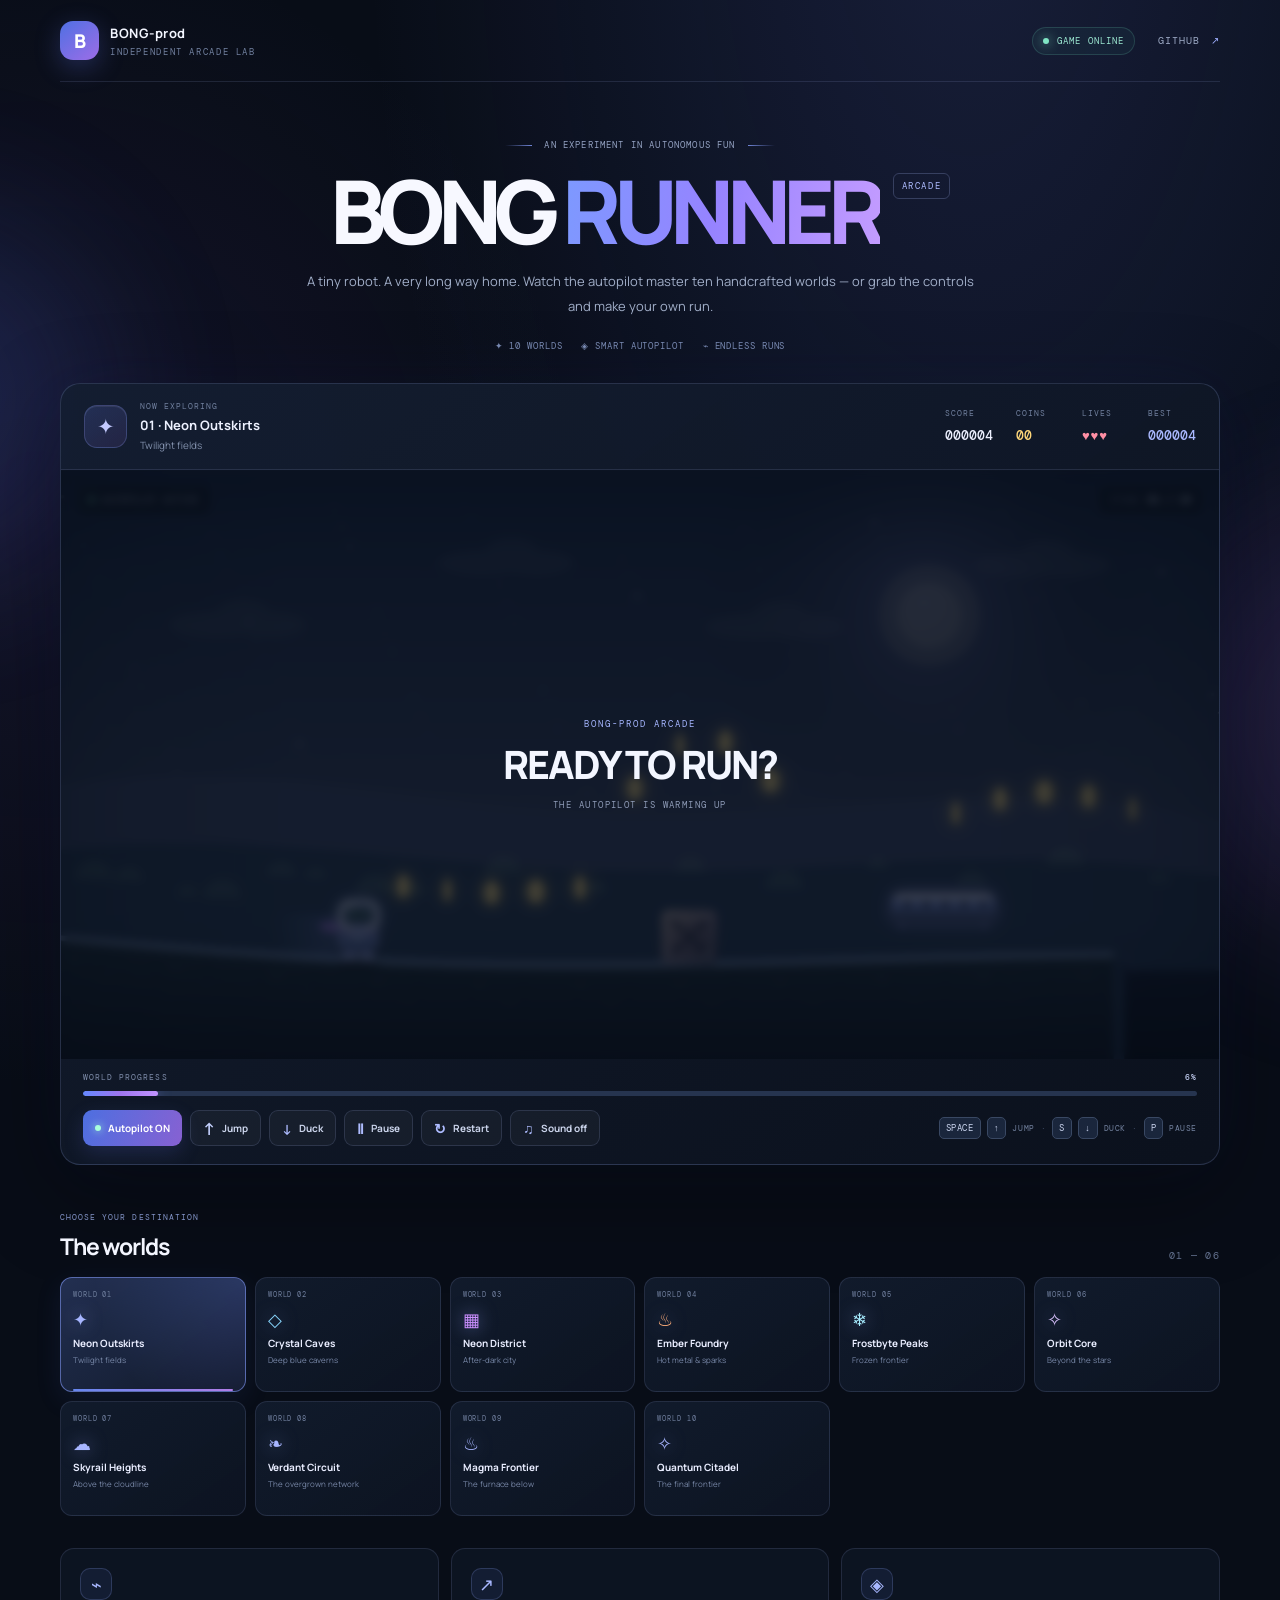
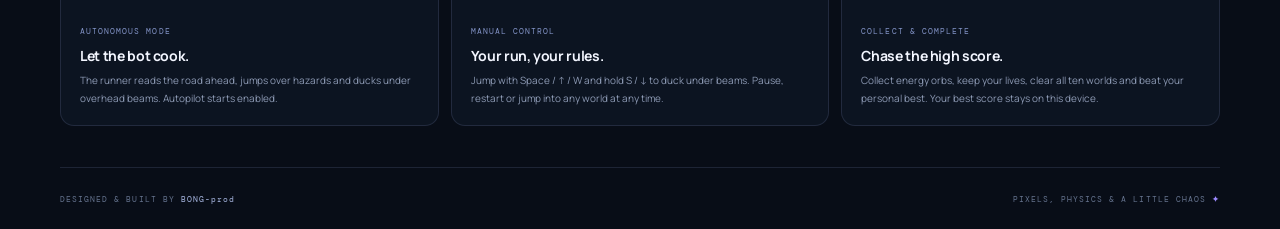
==== game/index.html @ 977c99ec "Add ten world selectors and crouch controls" ====
<!doctype html>
<html lang="ru">
<head>
  <meta charset="utf-8" />
  <meta name="viewport" content="width=device-width, initial-scale=1, viewport-fit=cover" />
  <meta name="theme-color" content="#080d18" />
  <meta name="description" content="BONG RUNNER — an auto-playing platform adventure by BONG-prod." />
  <title>BONG RUNNER — BONG-prod Arcade</title>
  <link rel="icon" href="favicon.svg" type="image/svg+xml" />
  <link rel="preconnect" href="https://fonts.googleapis.com" />
  <link rel="preconnect" href="https://fonts.gstatic.com" crossorigin />
  <link href="https://fonts.googleapis.com/css2?family=DM+Mono:wght@400;500&family=Manrope:wght@400;500;600;700;800&display=swap" rel="stylesheet" />
  <link rel="stylesheet" href="style.css" />
  <script src="game.js" defer></script>
</head>
<body>
  <div class="ambient ambient-one"></div>
  <div class="ambient ambient-two"></div>
  <div class="shell">
    <header class="topbar">
      <a class="brand" href="https://github.com/BONG-prod" target="_blank" rel="noreferrer" aria-label="BONG-prod GitHub">
        <span class="brand-mark">B</span>
        <span class="brand-copy"><strong>BONG-prod</strong><small>INDEPENDENT ARCADE LAB</small></span>
      </a>
      <div class="topbar-right">
        <span class="online-pill"><i></i> GAME ONLINE</span>
        <a class="back-link" href="https://github.com/BONG-prod">GITHUB <span>↗</span></a>
      </div>
    </header>

    <main>
      <section class="hero">
        <div class="eyebrow"><span class="eyebrow-line"></span> AN EXPERIMENT IN AUTONOMOUS FUN <span class="eyebrow-line"></span></div>
        <h1>BONG <span>RUNNER</span><sup>ARCADE</sup></h1>
        <p class="subtitle">A tiny robot. A very long way home. Watch the autopilot master ten handcrafted worlds — or grab the controls and make your own run.</p>
        <div class="hero-tags"><span>✦ 10 WORLDS</span><span>◈ SMART AUTOPILOT</span><span>⌁ ENDLESS RUNS</span></div>
      </section>

      <section class="game-panel" aria-label="BONG Runner game">
        <div class="panel-top">
          <div class="world-info">
            <div class="world-icon" id="worldIcon">✦</div>
            <div><span class="meta-label">NOW EXPLORING</span><strong id="levelName">01 · Neon Outskirts</strong><small id="levelSubtitle">The journey starts here</small></div>
          </div>
          <div class="stats">
            <div class="stat"><span class="meta-label">SCORE</span><strong id="score">000000</strong></div>
            <div class="stat"><span class="meta-label">COINS</span><strong id="coins">00</strong></div>
            <div class="stat"><span class="meta-label">LIVES</span><strong id="lives">♥♥♥</strong></div>
            <div class="stat best-stat"><span class="meta-label">BEST</span><strong id="best">000000</strong></div>
          </div>
        </div>

        <div class="canvas-wrap" id="canvasWrap">
          <canvas id="game" width="1100" height="560" aria-label="BONG Runner platform adventure"></canvas>
          <div class="canvas-vignette"></div>
          <div class="hud-chip hud-left"><span class="pulse-dot"></span><span id="modeLabel">AUTOPILOT ACTIVE</span></div>
          <div class="hud-chip hud-right"><span>STAGE</span><strong id="stageCounter">01 / 10</strong></div>
          <div class="canvas-message" id="canvasMessage"><span class="message-kicker">BONG-PROD ARCADE</span><strong>READY TO RUN?</strong><small>THE AUTOPILOT IS WARMING UP</small></div>
        </div>

        <div class="panel-progress">
          <div class="progress-label"><span>WORLD PROGRESS</span><strong id="progressText">0%</strong></div>
          <div class="progress-track"><i id="progress"></i></div>
        </div>

        <div class="control-bar">
          <div class="control-actions">
            <button id="autoBtn" class="control-button primary" type="button" aria-pressed="true"><span class="button-status"></span><span id="autoText">Autopilot ON</span></button>
            <button id="jumpBtn" class="control-button jump-button" type="button"><span class="control-icon">↑</span> Jump</button>
            <button id="duckBtn" class="control-button duck-button" type="button"><span class="control-icon">↓</span> Duck</button>
            <button id="pauseBtn" class="control-button" type="button"><span class="control-icon">Ⅱ</span> Pause</button>
            <button id="restartBtn" class="control-button" type="button"><span class="control-icon">↻</span> Restart</button>
            <button id="soundBtn" class="control-button sound-button" type="button" aria-pressed="false"><span class="control-icon">♫</span><span id="soundText">Sound off</span></button>
          </div>
          <div class="keyboard-hint"><kbd>SPACE</kbd><kbd>↑</kbd><span>JUMP</span><i>·</i><kbd>S</kbd><kbd>↓</kbd><span>DUCK</span><i>·</i><kbd>P</kbd><span>PAUSE</span></div>
        </div>
      </section>

      <section class="world-select">
        <div class="section-heading"><div><span class="section-kicker">CHOOSE YOUR DESTINATION</span><h2>The worlds</h2></div><span class="world-count">01 — 06</span></div>
        <div class="world-grid" id="worldGrid">
          <button class="world-card active" type="button" data-level="0"><span class="world-number">WORLD 01</span><span class="world-symbol">✦</span><strong>Neon Outskirts</strong><small>Twilight fields</small><i class="world-card-line"></i></button>
          <button class="world-card" type="button" data-level="1"><span class="world-number">WORLD 02</span><span class="world-symbol">◇</span><strong>Crystal Caves</strong><small>Deep blue caverns</small><i class="world-card-line"></i></button>
          <button class="world-card" type="button" data-level="2"><span class="world-number">WORLD 03</span><span class="world-symbol">▦</span><strong>Neon District</strong><small>After-dark city</small><i class="world-card-line"></i></button>
          <button class="world-card" type="button" data-level="3"><span class="world-number">WORLD 04</span><span class="world-symbol">♨</span><strong>Ember Foundry</strong><small>Hot metal & sparks</small><i class="world-card-line"></i></button>
          <button class="world-card" type="button" data-level="4"><span class="world-number">WORLD 05</span><span class="world-symbol">❄</span><strong>Frostbyte Peaks</strong><small>Frozen frontier</small><i class="world-card-line"></i></button>
          <button class="world-card" type="button" data-level="5"><span class="world-number">WORLD 06</span><span class="world-symbol">✧</span><strong>Orbit Core</strong><small>Beyond the stars</small><i class="world-card-line"></i></button>
          <button class="world-card" type="button" data-level="6"><span class="world-number">WORLD 07</span><span class="world-symbol">☁</span><strong>Skyrail Heights</strong><small>Above the cloudline</small><i class="world-card-line"></i></button>
          <button class="world-card" type="button" data-level="7"><span class="world-number">WORLD 08</span><span class="world-symbol">❧</span><strong>Verdant Circuit</strong><small>The overgrown network</small><i class="world-card-line"></i></button>
          <button class="world-card" type="button" data-level="8"><span class="world-number">WORLD 09</span><span class="world-symbol">♨</span><strong>Magma Frontier</strong><small>The furnace below</small><i class="world-card-line"></i></button>
          <button class="world-card" type="button" data-level="9"><span class="world-number">WORLD 10</span><span class="world-symbol">✧</span><strong>Quantum Citadel</strong><small>The final frontier</small><i class="world-card-line"></i></button>
        </div>
      </section>

      <section class="details-grid">
        <article class="detail-card">
          <div class="detail-icon">⌁</div><span class="section-kicker">AUTONOMOUS MODE</span><h3>Let the bot cook.</h3>
          <p>The runner reads the road ahead, jumps over hazards and ducks under overhead beams. Autopilot starts enabled.</p>
        </article>
        <article class="detail-card">
          <div class="detail-icon">↗</div><span class="section-kicker">MANUAL CONTROL</span><h3>Your run, your rules.</h3>
          <p>Jump with Space / ↑ / W and hold S / ↓ to duck under beams. Pause, restart or jump into any world at any time.</p>
        </article>
        <article class="detail-card">
          <div class="detail-icon">◈</div><span class="section-kicker">COLLECT & COMPLETE</span><h3>Chase the high score.</h3>
          <p>Collect energy orbs, keep your lives, clear all ten worlds and beat your personal best. Your best score stays on this device.</p>
        </article>
      </section>
    </main>

    <footer><span>DESIGNED & BUILT BY <a href="https://github.com/BONG-prod">BONG-prod</a></span><span>PIXELS, PHYSICS & A LITTLE CHAOS <b>✦</b></span></footer>
  </div>
</body>
</html>
---- game/style.css ----
:root{color-scheme:dark;--bg:#080d17;--panel:#101827;--panel-soft:#141f32;--line:rgba(175,194,255,.13);--text:#f3f6ff;--muted:#8e9bb7;--blue:#718cff;--violet:#a47bff;--mint:#8cebd5;--gold:#ffd77a}
*{box-sizing:border-box}
html{min-width:320px;background:var(--bg);scroll-behavior:smooth}
body{position:relative;isolation:isolate;overflow-x:hidden;margin:0;min-height:100vh;color:var(--text);font-family:Manrope,Segoe UI,Arial,sans-serif;background:radial-gradient(ellipse at 76% -8%,rgba(84,99,197,.2),transparent 38rem),radial-gradient(ellipse at 3% 28%,rgba(104,66,168,.13),transparent 34rem),var(--bg)}
a{color:inherit;text-decoration:none}
button{font:inherit}
.ambient{position:fixed;z-index:-1;pointer-events:none;border-radius:50%;filter:blur(80px);opacity:.18}.ambient-one{width:360px;height:360px;top:24%;left:-260px;background:#536fe8}.ambient-two{width:440px;height:440px;right:-330px;top:56%;background:#8b5bd4}
.shell{width:min(1160px,calc(100% - 42px));margin:0 auto}
.topbar{height:82px;display:flex;align-items:center;justify-content:space-between;border-bottom:1px solid var(--line)}
.brand{display:flex;align-items:center;gap:11px}.brand-mark{width:39px;height:39px;display:grid;place-items:center;border-radius:13px;font-weight:800;font-size:19px;background:linear-gradient(140deg,#4f70e3,#9d6de7);box-shadow:0 7px 26px rgba(93,111,230,.3);color:white}
.brand-copy strong{display:block;font-size:13px;letter-spacing:.04em}.brand-copy small{display:block;margin-top:4px;color:#71809f;font:9px "DM Mono",monospace;letter-spacing:.18em}
.topbar-right{display:flex;align-items:center;gap:23px}.online-pill{display:flex;align-items:center;gap:8px;padding:7px 10px;border:1px solid rgba(121,227,196,.17);border-radius:30px;background:rgba(85,201,165,.055);color:#9ce8d2;font:9px "DM Mono",monospace;letter-spacing:.12em}.online-pill i,.pulse-dot{width:6px;height:6px;border-radius:50%;background:#80e5c4;box-shadow:0 0 12px #80e5c4;animation:pulse 1.8s ease-in-out infinite}.back-link{color:#9eabc6;font:10px "DM Mono",monospace;letter-spacing:.1em}.back-link span{color:#9fafff;margin-left:4px}.back-link:hover{color:#fff}
.hero{text-align:center;padding:57px 0 31px}.eyebrow,.section-kicker,.meta-label,.world-number,.progress-label,.keyboard-hint,footer{font-family:"DM Mono",monospace;letter-spacing:.13em}.eyebrow{display:flex;align-items:center;justify-content:center;gap:12px;color:#94a2c2;font-size:9px}.eyebrow-line{width:27px;height:1px;background:linear-gradient(90deg,transparent,#7085d7)}.eyebrow-line:last-child{transform:rotate(180deg)}
h1{position:relative;margin:17px 0 0;font-size:clamp(48px,8vw,88px);font-weight:800;letter-spacing:-.085em;line-height:.96;color:#f7f8ff}h1 span{background:linear-gradient(98deg,#7c9aff 0%,#9683ff 48%,#c49cff 100%);-webkit-background-clip:text;background-clip:text;color:transparent}h1 sup{display:inline-block;vertical-align:top;margin:5px 0 0 13px;padding:6px 8px;border:1px solid rgba(174,188,255,.23);border-radius:6px;color:#aebcff;font:9px "DM Mono",monospace;letter-spacing:.18em}
.subtitle{max-width:690px;margin:17px auto 0;color:#a1aec8;font-size:13px;line-height:1.9}.hero-tags{display:flex;justify-content:center;gap:19px;margin-top:21px;color:#7889b2;font:9px "DM Mono",monospace;letter-spacing:.1em}.hero-tags span{white-space:nowrap}
.game-panel{overflow:hidden;border:1px solid rgba(161,180,255,.18);border-radius:20px;background:linear-gradient(145deg,rgba(20,30,49,.97),rgba(11,17,29,.99));box-shadow:0 28px 90px rgba(0,0,0,.35),0 0 70px rgba(74,93,196,.075)}
.panel-top{min-height:86px;padding:17px 23px;display:flex;align-items:center;justify-content:space-between;gap:20px;border-bottom:1px solid var(--line)}
.world-info{display:flex;align-items:center;gap:13px;min-width:0}.world-icon{flex:0 0 43px;width:43px;height:43px;display:grid;place-items:center;border:1px solid rgba(145,165,255,.24);border-radius:13px;background:linear-gradient(145deg,rgba(98,124,231,.2),rgba(145,94,201,.13));color:#c4caff;font-size:21px;box-shadow:inset 0 1px 0 rgba(255,255,255,.07)}
.meta-label{display:block;margin-bottom:5px;color:#71809f;font-size:8px}.world-info strong{display:block;overflow:hidden;color:#edf1ff;font-size:13px;text-overflow:ellipsis;white-space:nowrap}.world-info small{display:block;margin-top:4px;color:#8290ac;font-size:10px}
.stats{display:flex;align-items:center;gap:23px}.stat{min-width:43px}.stat strong{font:500 13px "DM Mono",monospace;color:#edf0ff}.stat:nth-child(2) strong{color:var(--gold)}.stat:nth-child(3) strong{color:#ff8fa4;letter-spacing:.06em}.best-stat strong{color:#aab9ff}
.canvas-wrap{position:relative;overflow:hidden;line-height:0;background:#172443}.canvas-wrap:after{position:absolute;inset:0;pointer-events:none;content:"";border-top:1px solid rgba(255,255,255,.045);box-shadow:inset 0 0 70px rgba(4,9,20,.15)}
canvas{display:block;width:100%;height:auto;aspect-ratio:55/28;touch-action:manipulation}
.canvas-vignette{position:absolute;inset:0;pointer-events:none;background:linear-gradient(90deg,rgba(4,9,20,.12),transparent 20%,transparent 80%,rgba(4,9,20,.13)),linear-gradient(0deg,rgba(5,10,20,.2),transparent 24%,transparent 82%,rgba(5,10,20,.13))}
.hud-chip{position:absolute;z-index:1;top:15px;display:flex;align-items:center;gap:8px;padding:8px 11px;border:1px solid rgba(190,204,255,.16);border-radius:8px;background:rgba(7,13,24,.58);color:#d8e2ff;backdrop-filter:blur(10px);font:9px "DM Mono",monospace;letter-spacing:.12em}.hud-left{left:16px}.hud-right{right:16px;color:#8796b8}.hud-right strong{color:#dce4ff}.hud-chip .pulse-dot{width:5px;height:5px}
.canvas-message{position:absolute;z-index:2;pointer-events:none;inset:0;display:flex;flex-direction:column;align-items:center;justify-content:center;gap:9px;background:rgba(7,13,24,.77);backdrop-filter:blur(5px);transition:opacity .35s ease,visibility .35s ease;line-height:1.3}.canvas-message.hidden{opacity:0;visibility:hidden}.message-kicker{color:#a6b6ff;font:9px "DM Mono",monospace;letter-spacing:.22em}.canvas-message strong{font-size:clamp(23px,4vw,39px);font-weight:800;letter-spacing:-.05em}.canvas-message small{color:#8e9bb7;font:9px "DM Mono",monospace;letter-spacing:.16em}
.panel-progress{padding:13px 22px 14px}.progress-label{display:flex;justify-content:space-between;margin-bottom:9px;color:#7f8dab;font-size:8px}.progress-label strong{color:#cbd6fa;font-weight:500}.progress-track{height:5px;overflow:hidden;border-radius:9px;background:#26344f}.progress-track i{display:block;width:0;height:100%;border-radius:9px;background:linear-gradient(90deg,#6488ff,#9e75ee,#c194ff);box-shadow:0 0 14px rgba(130,143,255,.65);transition:width .12s linear}
.control-bar{padding:0 22px 18px;display:flex;align-items:center;justify-content:space-between;gap:14px}.control-actions{display:flex;gap:8px;flex-wrap:wrap}.control-button{min-height:36px;padding:0 12px;display:inline-flex;align-items:center;gap:7px;border:1px solid rgba(164,181,237,.16);border-radius:9px;background:rgba(255,255,255,.035);color:#cbd4eb;font-size:10px;font-weight:700;cursor:pointer;transition:transform .16s ease,border-color .16s ease,background .16s ease}.control-button:hover{transform:translateY(-1px);border-color:rgba(165,183,255,.42);background:rgba(255,255,255,.075)}.control-button:focus-visible,.world-card:focus-visible{outline:2px solid #a5b5ff;outline-offset:3px}.jump-button .control-icon{font-size:17px;color:#c5d2ff}.jump-button:hover{border-color:rgba(156,178,255,.5);color:#fff}.control-button.primary{border:0;background:linear-gradient(110deg,#4d6fe0,#8761d2);color:white;box-shadow:0 7px 20px rgba(91,103,215,.2)}.control-button.primary.off{background:linear-gradient(110deg,#485570,#59647b);box-shadow:none}.button-status{width:6px;height:6px;border-radius:50%;background:#a8ffdc;box-shadow:0 0 9px #a8ffdc}.control-button.primary.off .button-status{background:#ffd28b;box-shadow:0 0 9px #ffd28b}.control-icon{color:#aebcff;font-size:14px}.sound-button[aria-pressed=true]{border-color:rgba(131,225,197,.35);color:#a5ecd5}.sound-button[aria-pressed=true] .control-icon{color:#a5ecd5}
.keyboard-hint{display:flex;align-items:center;gap:6px;color:#7483a0;font-size:8px;letter-spacing:.07em;white-space:nowrap}.keyboard-hint kbd{padding:4px 6px;border:1px solid #394863;border-radius:5px;background:#1a263c;color:#cbd5ef;font:9px "DM Mono",monospace}.keyboard-hint i{font-style:normal;color:#53617e}
.world-select{padding:38px 0 7px}.section-heading{display:flex;align-items:flex-end;justify-content:space-between;margin-bottom:15px}.section-kicker{color:#8394c7;font-size:8px}.section-heading h2{margin:5px 0 0;font-size:23px;letter-spacing:-.05em}.world-count{color:#63718e;font:10px "DM Mono",monospace;letter-spacing:.13em}
.world-grid{display:grid;grid-template-columns:repeat(6,minmax(0,1fr));gap:9px}.world-card{position:relative;min-height:115px;overflow:hidden;padding:12px 12px 13px;display:flex;flex-direction:column;align-items:flex-start;border:1px solid var(--line);border-radius:12px;background:linear-gradient(145deg,rgba(19,29,47,.88),rgba(13,20,34,.94));color:#e9edff;text-align:left;cursor:pointer;transition:transform .18s ease,border-color .18s ease,background .18s ease}.world-card:before{position:absolute;inset:0;content:"";pointer-events:none;opacity:0;background:radial-gradient(circle at 100% 0%,rgba(111,137,255,.2),transparent 70%);transition:opacity .2s}.world-card:hover{transform:translateY(-3px);border-color:rgba(162,181,255,.34)}.world-card:hover:before,.world-card.active:before{opacity:1}.world-card.active{border-color:rgba(134,157,255,.58);background:linear-gradient(145deg,rgba(39,54,91,.85),rgba(18,25,43,.96));box-shadow:0 8px 26px rgba(67,88,182,.12)}.world-number{position:relative;color:#71809f;font-size:7px}.world-symbol{position:relative;margin:8px 0 5px;color:#a7b5ff;font-size:18px;text-shadow:0 0 18px rgba(146,164,255,.6)}.world-card:nth-child(2) .world-symbol{color:#89d8ff}.world-card:nth-child(3) .world-symbol{color:#cc8fff}.world-card:nth-child(4) .world-symbol{color:#ffae7a}.world-card:nth-child(5) .world-symbol{color:#a7edff}.world-card:nth-child(6) .world-symbol{color:#dbc3ff}.world-card strong{position:relative;font-size:10px}.world-card small{position:relative;margin-top:4px;color:#7888a8;font-size:8px}.world-card-line{position:absolute;bottom:0;left:12px;right:12px;height:2px;border-radius:4px;background:linear-gradient(90deg,#6686ef,#b17de7);opacity:0}.world-card.active .world-card-line{opacity:1}
.details-grid{display:grid;grid-template-columns:repeat(3,minmax(0,1fr));gap:12px;margin:25px 0 41px}.detail-card{min-height:176px;padding:19px 19px 18px;border:1px solid var(--line);border-radius:14px;background:rgba(16,24,39,.68)}.detail-icon{width:32px;height:32px;display:grid;place-items:center;margin-bottom:17px;border:1px solid rgba(151,170,255,.2);border-radius:10px;background:rgba(93,119,211,.1);color:#a8b7ff;font-size:18px}.detail-card h3{margin:7px 0 6px;font-size:14px;letter-spacing:-.025em}.detail-card p{margin:0;color:#8e9bb5;font-size:10px;line-height:1.8}
footer{min-height:62px;border-top:1px solid var(--line);display:flex;align-items:center;justify-content:space-between;gap:14px;color:#65738e;font-size:8px}footer a{color:#aab9e4}footer a:hover{color:#fff}footer b{color:#9d8aff}
@keyframes pulse{0%,100%{opacity:1;transform:scale(1)}50%{opacity:.5;transform:scale(.78)}}
@media(max-width:900px){.world-grid{grid-template-columns:repeat(3,minmax(0,1fr))}.stats{gap:14px}.best-stat{display:none}}
@media(max-width:680px){.shell{width:min(100% - 22px,1160px)}.topbar{height:68px}.topbar-right{gap:12px}.online-pill{font-size:8px}.hero{padding:42px 0 23px}h1{font-size:clamp(42px,11vw,64px)}h1 sup{font-size:7px;margin-left:5px;padding:5px}.subtitle{font-size:12px}.hero-tags{gap:9px;font-size:7px}.panel-top{padding:13px;align-items:flex-start}.world-icon{width:36px;height:36px;flex-basis:36px}.stats{gap:10px}.stat{min-width:34px}.stat strong{font-size:11px}.stat .meta-label{font-size:7px}.world-info strong{max-width:145px;font-size:11px}.world-info small{font-size:8px}.canvas-wrap canvas{aspect-ratio:55/28}.hud-chip{top:9px;padding:6px 8px;font-size:7px}.hud-left{left:9px}.hud-right{right:9px}.panel-progress{padding:11px 13px}.control-bar{padding:0 13px 13px;align-items:flex-start;flex-direction:column}.control-actions{width:100%}.control-button{flex:1;justify-content:center;padding:0 8px;font-size:9px}.sound-button{flex:0 0 auto}.keyboard-hint{align-self:flex-end}.world-select{padding-top:29px}.world-card{min-height:108px;padding:10px}.world-card strong{font-size:9px}.details-grid{grid-template-columns:1fr;gap:9px;margin:18px 0 30px}.detail-card{min-height:auto;padding:16px}.detail-icon{margin-bottom:11px}.detail-card p{font-size:10px}footer{font-size:7px}}
@media(max-width:390px){.brand-copy small{font-size:7px}.back-link{font-size:8px}.online-pill{padding:6px 7px}.stats{gap:7px}.stat{min-width:29px}.stat strong{font-size:10px}.world-info{gap:8px}.world-info strong{max-width:110px}.world-card{min-height:100px}.world-grid{gap:7px}}
@media(prefers-reduced-motion:reduce){*,*::before,*::after{scroll-behavior:auto!important;animation-duration:.01ms!important;animation-iteration-count:1!important;transition:none!important}}

.world-card.cleared:after{position:absolute;top:9px;right:9px;content:'✓';width:17px;height:17px;display:grid;place-items:center;border:1px solid rgba(125,229,195,.3);border-radius:50%;background:rgba(76,184,148,.12);color:#9ce8d2;font:10px 'DM Mono',monospace}.world-card.cleared .world-number{color:#91dac4}
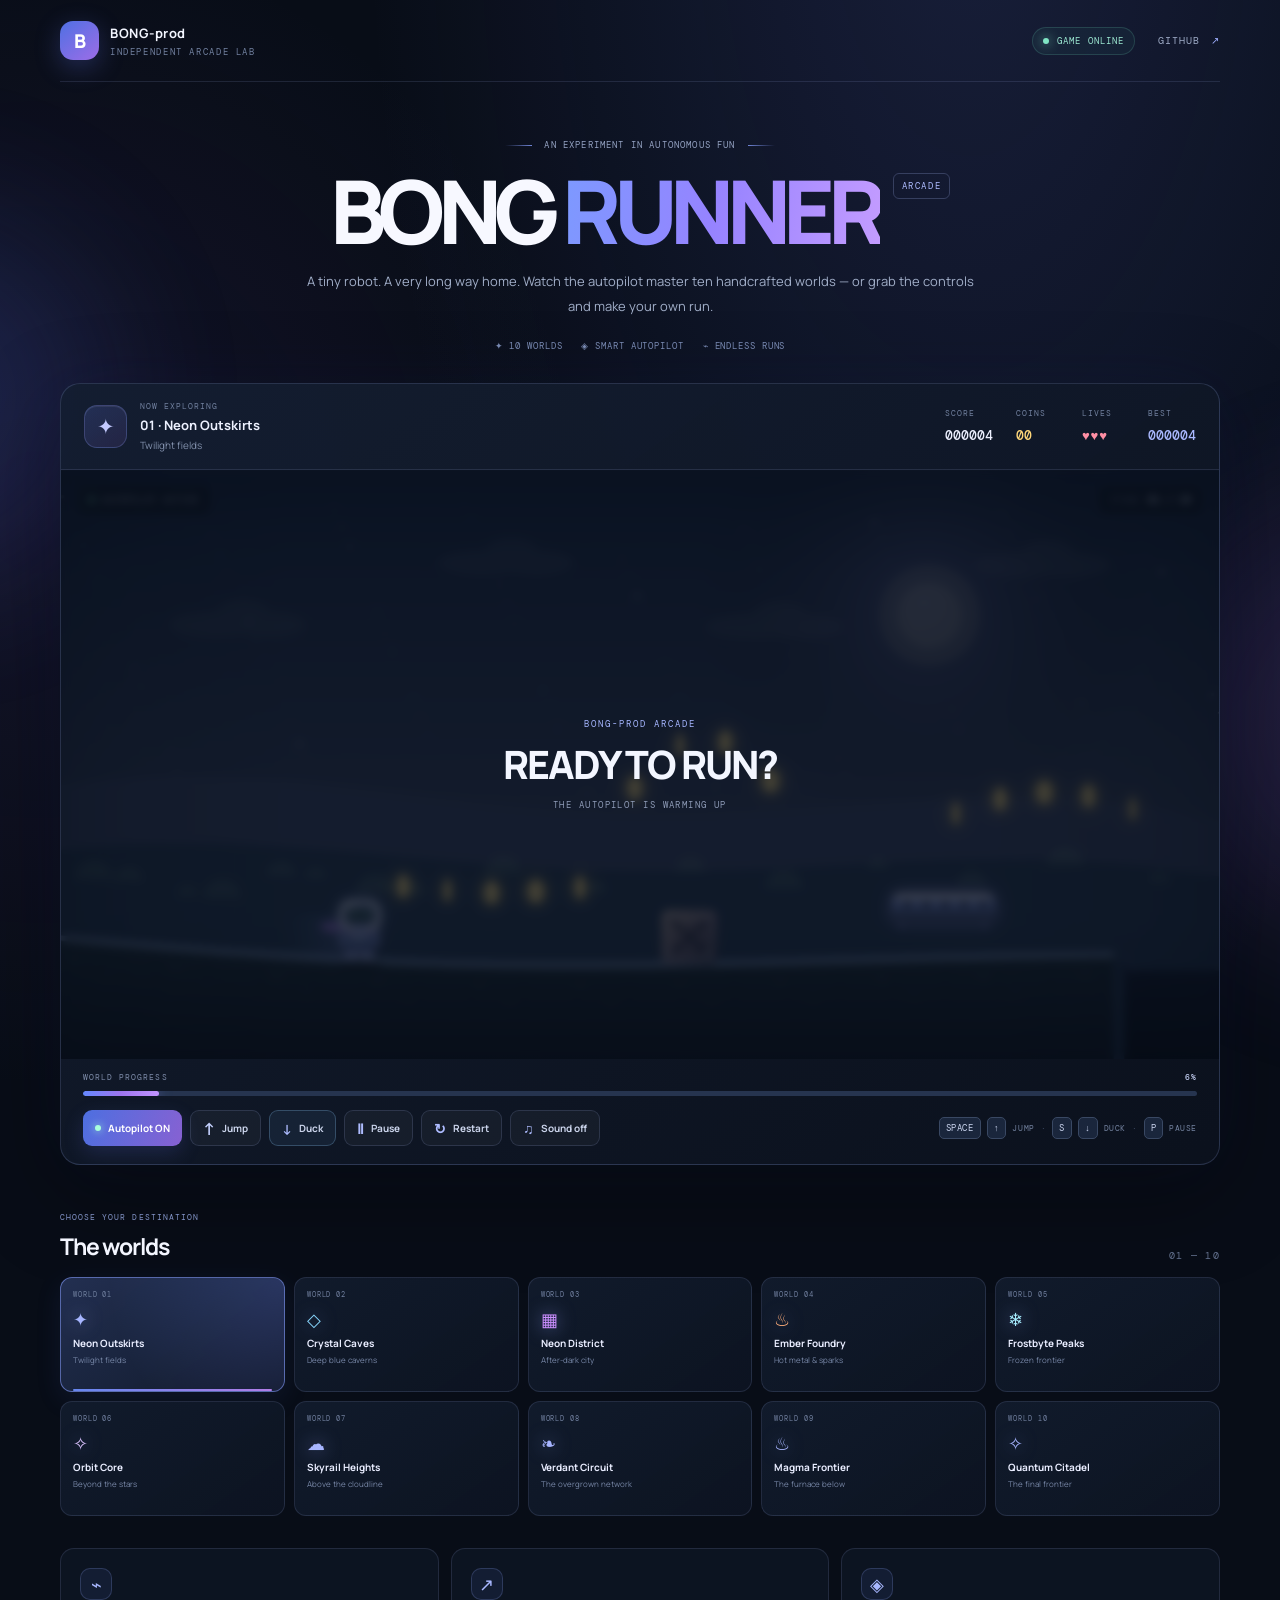
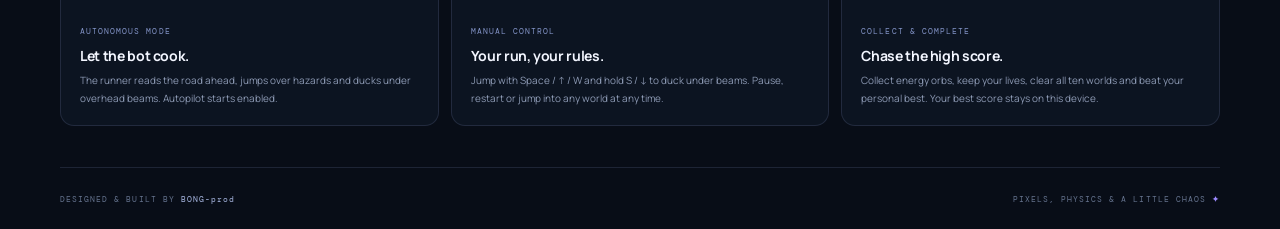
==== commit 0b0a3f6e: "Correct the world counter to ten" ====
--- a/game/index.html
+++ b/game/index.html
@@ -77,7 +77,7 @@
       </section>
 
       <section class="world-select">
-        <div class="section-heading"><div><span class="section-kicker">CHOOSE YOUR DESTINATION</span><h2>The worlds</h2></div><span class="world-count">01 — 06</span></div>
+        <div class="section-heading"><div><span class="section-kicker">CHOOSE YOUR DESTINATION</span><h2>The worlds</h2></div><span class="world-count">01 — 10</span></div>
         <div class="world-grid" id="worldGrid">
           <button class="world-card active" type="button" data-level="0"><span class="world-number">WORLD 01</span><span class="world-symbol">✦</span><strong>Neon Outskirts</strong><small>Twilight fields</small><i class="world-card-line"></i></button>
           <button class="world-card" type="button" data-level="1"><span class="world-number">WORLD 02</span><span class="world-symbol">◇</span><strong>Crystal Caves</strong><small>Deep blue caverns</small><i class="world-card-line"></i></button>
--- a/game/style.css
+++ b/game/style.css
@@ -27,13 +27,15 @@
 .control-bar{padding:0 22px 18px;display:flex;align-items:center;justify-content:space-between;gap:14px}.control-actions{display:flex;gap:8px;flex-wrap:wrap}.control-button{min-height:36px;padding:0 12px;display:inline-flex;align-items:center;gap:7px;border:1px solid rgba(164,181,237,.16);border-radius:9px;background:rgba(255,255,255,.035);color:#cbd4eb;font-size:10px;font-weight:700;cursor:pointer;transition:transform .16s ease,border-color .16s ease,background .16s ease}.control-button:hover{transform:translateY(-1px);border-color:rgba(165,183,255,.42);background:rgba(255,255,255,.075)}.control-button:focus-visible,.world-card:focus-visible{outline:2px solid #a5b5ff;outline-offset:3px}.jump-button .control-icon{font-size:17px;color:#c5d2ff}.jump-button:hover{border-color:rgba(156,178,255,.5);color:#fff}.control-button.primary{border:0;background:linear-gradient(110deg,#4d6fe0,#8761d2);color:white;box-shadow:0 7px 20px rgba(91,103,215,.2)}.control-button.primary.off{background:linear-gradient(110deg,#485570,#59647b);box-shadow:none}.button-status{width:6px;height:6px;border-radius:50%;background:#a8ffdc;box-shadow:0 0 9px #a8ffdc}.control-button.primary.off .button-status{background:#ffd28b;box-shadow:0 0 9px #ffd28b}.control-icon{color:#aebcff;font-size:14px}.sound-button[aria-pressed=true]{border-color:rgba(131,225,197,.35);color:#a5ecd5}.sound-button[aria-pressed=true] .control-icon{color:#a5ecd5}
 .keyboard-hint{display:flex;align-items:center;gap:6px;color:#7483a0;font-size:8px;letter-spacing:.07em;white-space:nowrap}.keyboard-hint kbd{padding:4px 6px;border:1px solid #394863;border-radius:5px;background:#1a263c;color:#cbd5ef;font:9px "DM Mono",monospace}.keyboard-hint i{font-style:normal;color:#53617e}
 .world-select{padding:38px 0 7px}.section-heading{display:flex;align-items:flex-end;justify-content:space-between;margin-bottom:15px}.section-kicker{color:#8394c7;font-size:8px}.section-heading h2{margin:5px 0 0;font-size:23px;letter-spacing:-.05em}.world-count{color:#63718e;font:10px "DM Mono",monospace;letter-spacing:.13em}
-.world-grid{display:grid;grid-template-columns:repeat(6,minmax(0,1fr));gap:9px}.world-card{position:relative;min-height:115px;overflow:hidden;padding:12px 12px 13px;display:flex;flex-direction:column;align-items:flex-start;border:1px solid var(--line);border-radius:12px;background:linear-gradient(145deg,rgba(19,29,47,.88),rgba(13,20,34,.94));color:#e9edff;text-align:left;cursor:pointer;transition:transform .18s ease,border-color .18s ease,background .18s ease}.world-card:before{position:absolute;inset:0;content:"";pointer-events:none;opacity:0;background:radial-gradient(circle at 100% 0%,rgba(111,137,255,.2),transparent 70%);transition:opacity .2s}.world-card:hover{transform:translateY(-3px);border-color:rgba(162,181,255,.34)}.world-card:hover:before,.world-card.active:before{opacity:1}.world-card.active{border-color:rgba(134,157,255,.58);background:linear-gradient(145deg,rgba(39,54,91,.85),rgba(18,25,43,.96));box-shadow:0 8px 26px rgba(67,88,182,.12)}.world-number{position:relative;color:#71809f;font-size:7px}.world-symbol{position:relative;margin:8px 0 5px;color:#a7b5ff;font-size:18px;text-shadow:0 0 18px rgba(146,164,255,.6)}.world-card:nth-child(2) .world-symbol{color:#89d8ff}.world-card:nth-child(3) .world-symbol{color:#cc8fff}.world-card:nth-child(4) .world-symbol{color:#ffae7a}.world-card:nth-child(5) .world-symbol{color:#a7edff}.world-card:nth-child(6) .world-symbol{color:#dbc3ff}.world-card strong{position:relative;font-size:10px}.world-card small{position:relative;margin-top:4px;color:#7888a8;font-size:8px}.world-card-line{position:absolute;bottom:0;left:12px;right:12px;height:2px;border-radius:4px;background:linear-gradient(90deg,#6686ef,#b17de7);opacity:0}.world-card.active .world-card-line{opacity:1}
+.world-grid{display:grid;grid-template-columns:repeat(5,minmax(0,1fr));gap:9px}.world-card{position:relative;min-height:115px;overflow:hidden;padding:12px 12px 13px;display:flex;flex-direction:column;align-items:flex-start;border:1px solid var(--line);border-radius:12px;background:linear-gradient(145deg,rgba(19,29,47,.88),rgba(13,20,34,.94));color:#e9edff;text-align:left;cursor:pointer;transition:transform .18s ease,border-color .18s ease,background .18s ease}.world-card:before{position:absolute;inset:0;content:"";pointer-events:none;opacity:0;background:radial-gradient(circle at 100% 0%,rgba(111,137,255,.2),transparent 70%);transition:opacity .2s}.world-card:hover{transform:translateY(-3px);border-color:rgba(162,181,255,.34)}.world-card:hover:before,.world-card.active:before{opacity:1}.world-card.active{border-color:rgba(134,157,255,.58);background:linear-gradient(145deg,rgba(39,54,91,.85),rgba(18,25,43,.96));box-shadow:0 8px 26px rgba(67,88,182,.12)}.world-number{position:relative;color:#71809f;font-size:7px}.world-symbol{position:relative;margin:8px 0 5px;color:#a7b5ff;font-size:18px;text-shadow:0 0 18px rgba(146,164,255,.6)}.world-card:nth-child(2) .world-symbol{color:#89d8ff}.world-card:nth-child(3) .world-symbol{color:#cc8fff}.world-card:nth-child(4) .world-symbol{color:#ffae7a}.world-card:nth-child(5) .world-symbol{color:#a7edff}.world-card:nth-child(6) .world-symbol{color:#dbc3ff}.world-card strong{position:relative;font-size:10px}.world-card small{position:relative;margin-top:4px;color:#7888a8;font-size:8px}.world-card-line{position:absolute;bottom:0;left:12px;right:12px;height:2px;border-radius:4px;background:linear-gradient(90deg,#6686ef,#b17de7);opacity:0}.world-card.active .world-card-line{opacity:1}
 .details-grid{display:grid;grid-template-columns:repeat(3,minmax(0,1fr));gap:12px;margin:25px 0 41px}.detail-card{min-height:176px;padding:19px 19px 18px;border:1px solid var(--line);border-radius:14px;background:rgba(16,24,39,.68)}.detail-icon{width:32px;height:32px;display:grid;place-items:center;margin-bottom:17px;border:1px solid rgba(151,170,255,.2);border-radius:10px;background:rgba(93,119,211,.1);color:#a8b7ff;font-size:18px}.detail-card h3{margin:7px 0 6px;font-size:14px;letter-spacing:-.025em}.detail-card p{margin:0;color:#8e9bb5;font-size:10px;line-height:1.8}
 footer{min-height:62px;border-top:1px solid var(--line);display:flex;align-items:center;justify-content:space-between;gap:14px;color:#65738e;font-size:8px}footer a{color:#aab9e4}footer a:hover{color:#fff}footer b{color:#9d8aff}
 @keyframes pulse{0%,100%{opacity:1;transform:scale(1)}50%{opacity:.5;transform:scale(.78)}}
 @media(max-width:900px){.world-grid{grid-template-columns:repeat(3,minmax(0,1fr))}.stats{gap:14px}.best-stat{display:none}}
-@media(max-width:680px){.shell{width:min(100% - 22px,1160px)}.topbar{height:68px}.topbar-right{gap:12px}.online-pill{font-size:8px}.hero{padding:42px 0 23px}h1{font-size:clamp(42px,11vw,64px)}h1 sup{font-size:7px;margin-left:5px;padding:5px}.subtitle{font-size:12px}.hero-tags{gap:9px;font-size:7px}.panel-top{padding:13px;align-items:flex-start}.world-icon{width:36px;height:36px;flex-basis:36px}.stats{gap:10px}.stat{min-width:34px}.stat strong{font-size:11px}.stat .meta-label{font-size:7px}.world-info strong{max-width:145px;font-size:11px}.world-info small{font-size:8px}.canvas-wrap canvas{aspect-ratio:55/28}.hud-chip{top:9px;padding:6px 8px;font-size:7px}.hud-left{left:9px}.hud-right{right:9px}.panel-progress{padding:11px 13px}.control-bar{padding:0 13px 13px;align-items:flex-start;flex-direction:column}.control-actions{width:100%}.control-button{flex:1;justify-content:center;padding:0 8px;font-size:9px}.sound-button{flex:0 0 auto}.keyboard-hint{align-self:flex-end}.world-select{padding-top:29px}.world-card{min-height:108px;padding:10px}.world-card strong{font-size:9px}.details-grid{grid-template-columns:1fr;gap:9px;margin:18px 0 30px}.detail-card{min-height:auto;padding:16px}.detail-icon{margin-bottom:11px}.detail-card p{font-size:10px}footer{font-size:7px}}
+@media(max-width:680px){.world-grid{grid-template-columns:repeat(2,minmax(0,1fr))}.control-actions{display:grid;grid-template-columns:repeat(3,minmax(0,1fr))}.control-button{min-width:0}.duck-button{touch-action:none;user-select:none;-webkit-user-select:none}.shell{width:min(100% - 22px,1160px)}.topbar{height:68px}.topbar-right{gap:12px}.online-pill{font-size:8px}.hero{padding:42px 0 23px}h1{font-size:clamp(42px,11vw,64px)}h1 sup{font-size:7px;margin-left:5px;padding:5px}.subtitle{font-size:12px}.hero-tags{gap:9px;font-size:7px}.panel-top{padding:13px;align-items:flex-start}.world-icon{width:36px;height:36px;flex-basis:36px}.stats{gap:10px}.stat{min-width:34px}.stat strong{font-size:11px}.stat .meta-label{font-size:7px}.world-info strong{max-width:145px;font-size:11px}.world-info small{font-size:8px}.canvas-wrap canvas{aspect-ratio:55/28}.hud-chip{top:9px;padding:6px 8px;font-size:7px}.hud-left{left:9px}.hud-right{right:9px}.panel-progress{padding:11px 13px}.control-bar{padding:0 13px 13px;align-items:flex-start;flex-direction:column}.control-actions{width:100%}.control-button{flex:1;justify-content:center;padding:0 8px;font-size:9px}.sound-button{flex:0 0 auto}.keyboard-hint{align-self:flex-end}.world-select{padding-top:29px}.world-card{min-height:108px;padding:10px}.world-card strong{font-size:9px}.details-grid{grid-template-columns:1fr;gap:9px;margin:18px 0 30px}.detail-card{min-height:auto;padding:16px}.detail-icon{margin-bottom:11px}.detail-card p{font-size:10px}footer{font-size:7px}}
 @media(max-width:390px){.brand-copy small{font-size:7px}.back-link{font-size:8px}.online-pill{padding:6px 7px}.stats{gap:7px}.stat{min-width:29px}.stat strong{font-size:10px}.world-info{gap:8px}.world-info strong{max-width:110px}.world-card{min-height:100px}.world-grid{gap:7px}}
 @media(prefers-reduced-motion:reduce){*,*::before,*::after{scroll-behavior:auto!important;animation-duration:.01ms!important;animation-iteration-count:1!important;transition:none!important}}
 
 .world-card.cleared:after{position:absolute;top:9px;right:9px;content:'✓';width:17px;height:17px;display:grid;place-items:center;border:1px solid rgba(125,229,195,.3);border-radius:50%;background:rgba(76,184,148,.12);color:#9ce8d2;font:10px 'DM Mono',monospace}.world-card.cleared .world-number{color:#91dac4}
+
+.duck-button{border-color:rgba(143,205,255,.25);background:rgba(87,145,192,.1)}.duck-button:active{background:rgba(87,145,192,.22)}
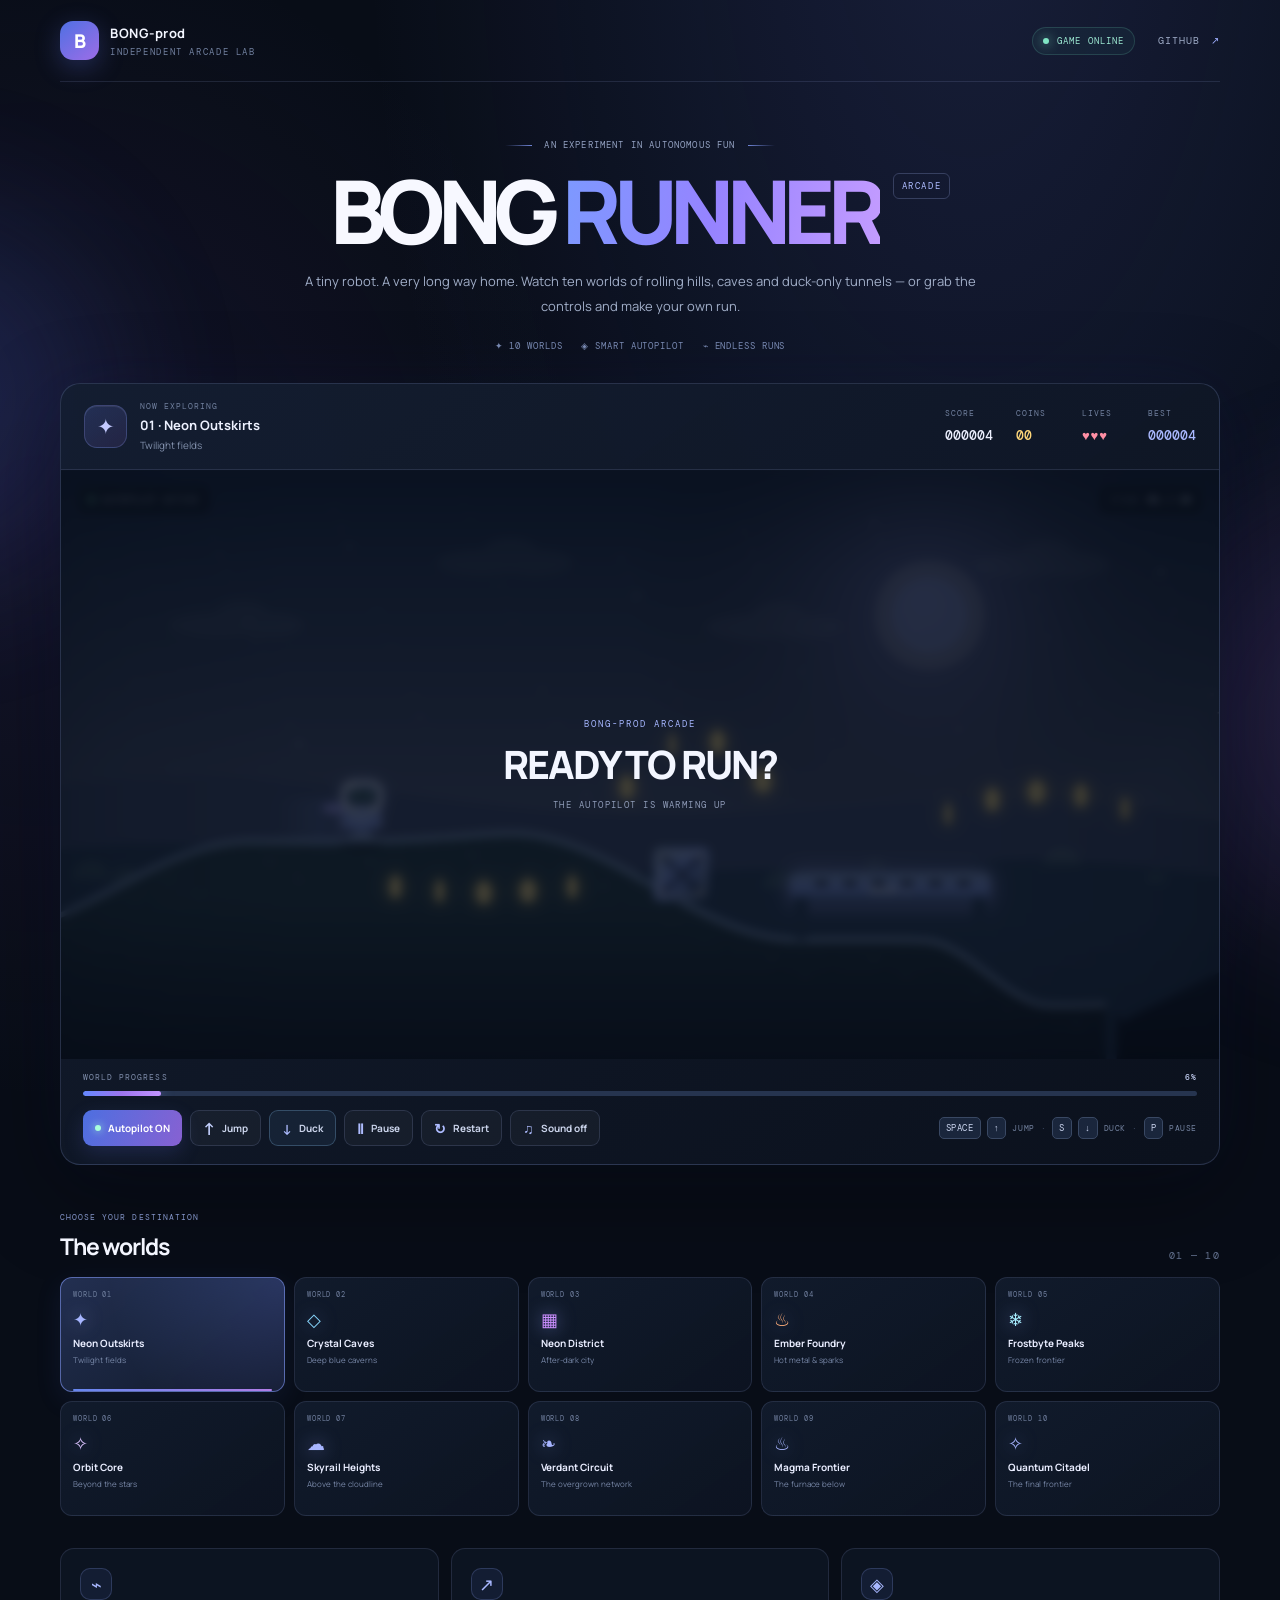
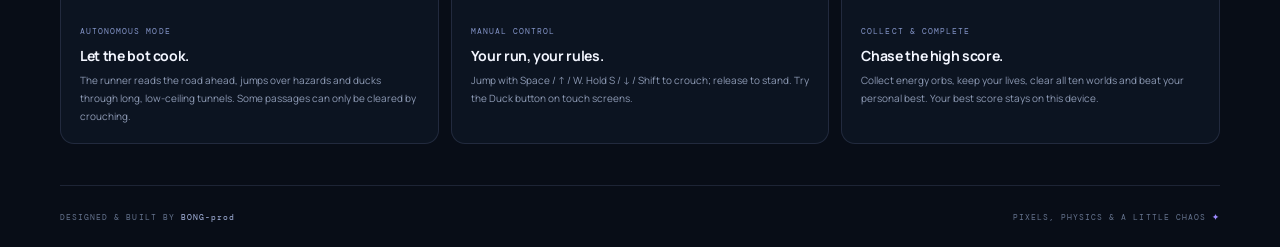
==== commit a8515db9: "Refresh game assets and explain crouch-only tunnels" ====
--- a/game/index.html
+++ b/game/index.html
@@ -10,8 +10,8 @@
   <link rel="preconnect" href="https://fonts.googleapis.com" />
   <link rel="preconnect" href="https://fonts.gstatic.com" crossorigin />
   <link href="https://fonts.googleapis.com/css2?family=DM+Mono:wght@400;500&family=Manrope:wght@400;500;600;700;800&display=swap" rel="stylesheet" />
-  <link rel="stylesheet" href="style.css" />
-  <script src="game.js" defer></script>
+  <link rel="stylesheet" href="style.css?v=20261126d" />
+  <script src="game.js?v=20261126d" defer></script>
 </head>
 <body>
   <div class="ambient ambient-one"></div>
@@ -32,7 +32,7 @@
       <section class="hero">
         <div class="eyebrow"><span class="eyebrow-line"></span> AN EXPERIMENT IN AUTONOMOUS FUN <span class="eyebrow-line"></span></div>
         <h1>BONG <span>RUNNER</span><sup>ARCADE</sup></h1>
-        <p class="subtitle">A tiny robot. A very long way home. Watch the autopilot master ten handcrafted worlds — or grab the controls and make your own run.</p>
+        <p class="subtitle">A tiny robot. A very long way home. Watch ten worlds of rolling hills, caves and duck-only tunnels — or grab the controls and make your own run.</p>
         <div class="hero-tags"><span>✦ 10 WORLDS</span><span>◈ SMART AUTOPILOT</span><span>⌁ ENDLESS RUNS</span></div>
       </section>
 
@@ -95,11 +95,11 @@
       <section class="details-grid">
         <article class="detail-card">
           <div class="detail-icon">⌁</div><span class="section-kicker">AUTONOMOUS MODE</span><h3>Let the bot cook.</h3>
-          <p>The runner reads the road ahead, jumps over hazards and ducks under overhead beams. Autopilot starts enabled.</p>
+          <p>The runner reads the road ahead, jumps over hazards and ducks through long, low-ceiling tunnels. Some passages can only be cleared by crouching.</p>
         </article>
         <article class="detail-card">
           <div class="detail-icon">↗</div><span class="section-kicker">MANUAL CONTROL</span><h3>Your run, your rules.</h3>
-          <p>Jump with Space / ↑ / W and hold S / ↓ to duck under beams. Pause, restart or jump into any world at any time.</p>
+          <p>Jump with Space / ↑ / W. Hold S / ↓ / Shift to crouch; release to stand. Try the Duck button on touch screens.</p>
         </article>
         <article class="detail-card">
           <div class="detail-icon">◈</div><span class="section-kicker">COLLECT & COMPLETE</span><h3>Chase the high score.</h3>
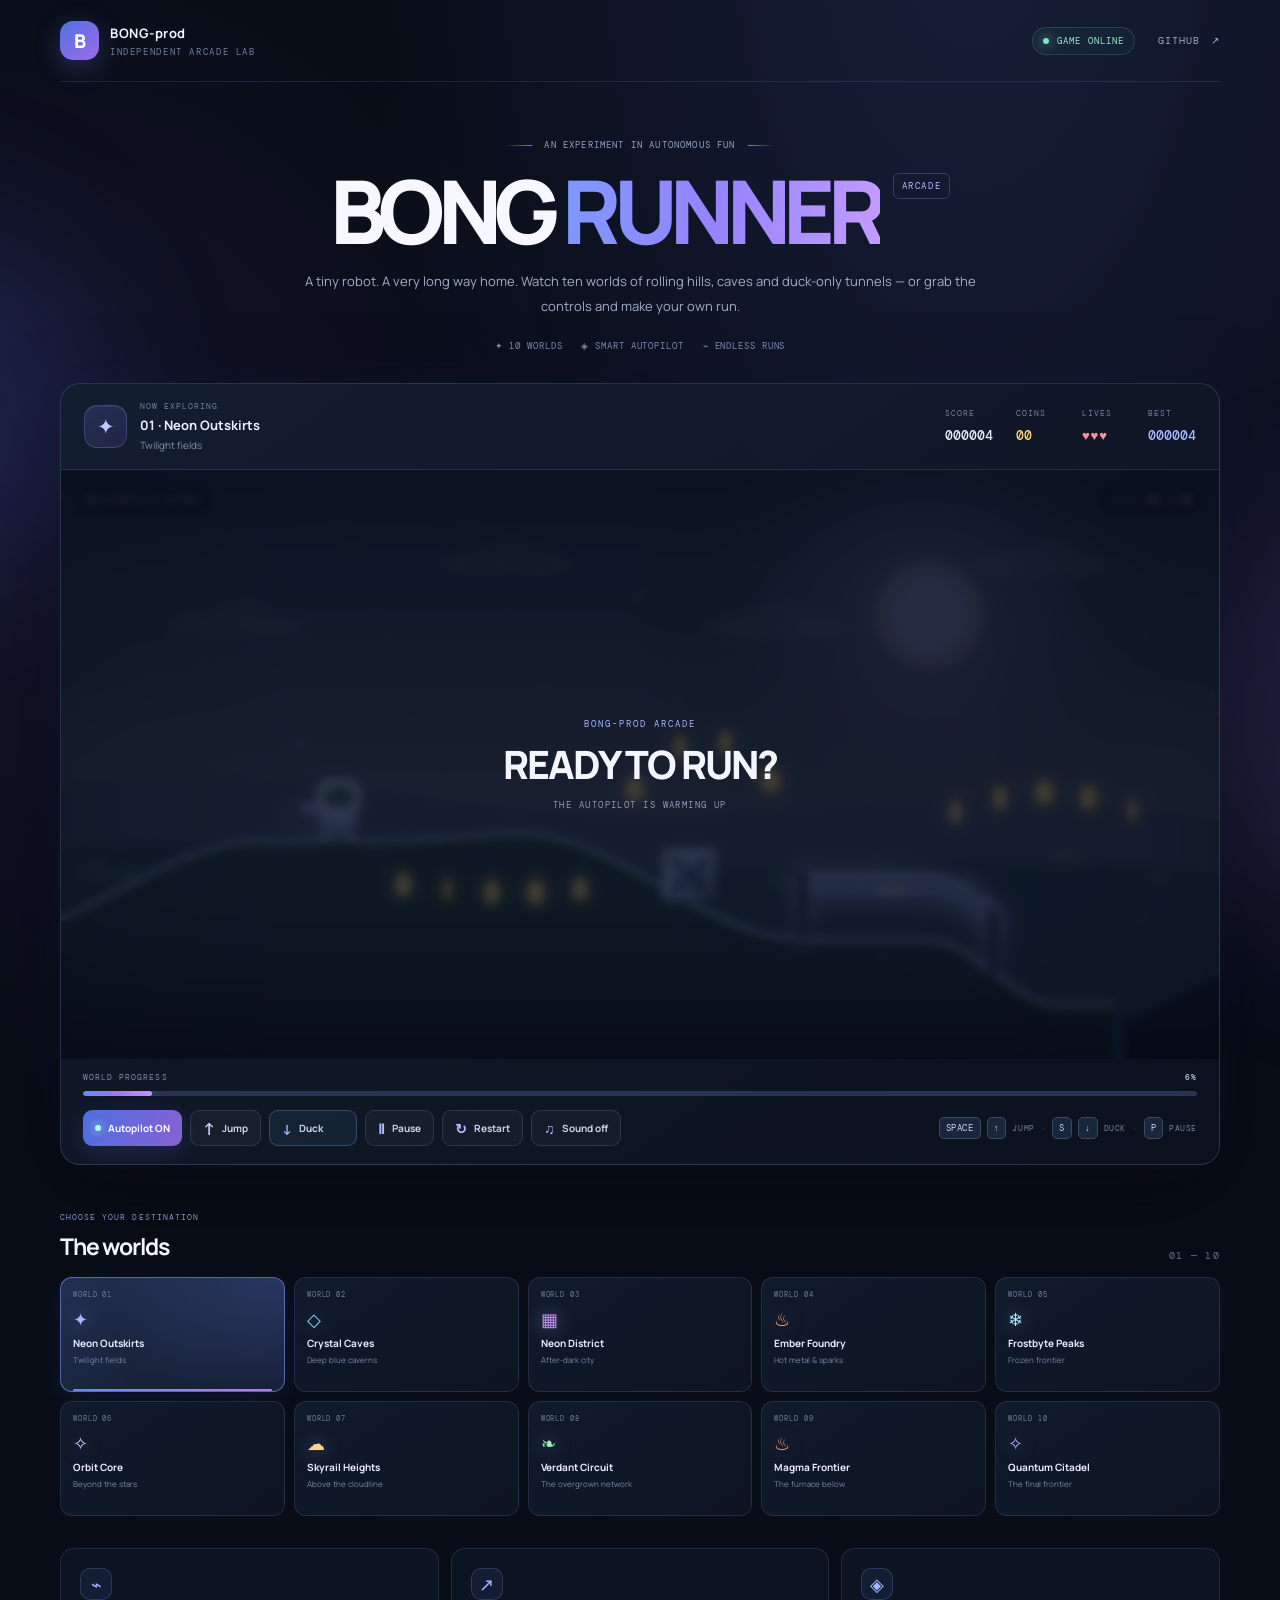
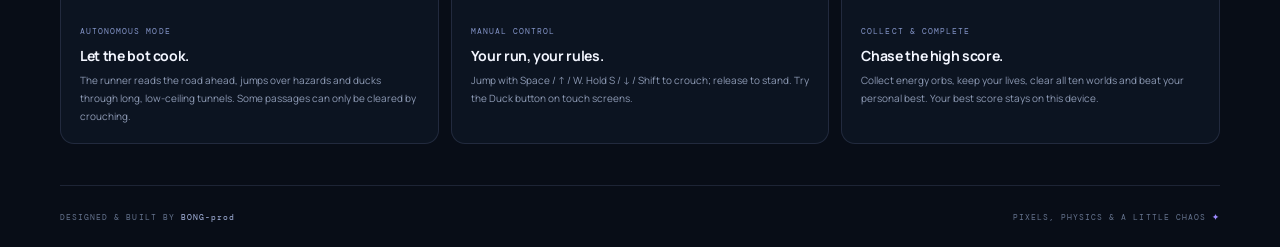
==== commit 8733f12a: "Bust the game script cache for the terrain-following tunnel fix" ====
--- a/game/index.html
+++ b/game/index.html
@@ -11,7 +11,7 @@
   <link rel="preconnect" href="https://fonts.gstatic.com" crossorigin />
   <link href="https://fonts.googleapis.com/css2?family=DM+Mono:wght@400;500&family=Manrope:wght@400;500;600;700;800&display=swap" rel="stylesheet" />
   <link rel="stylesheet" href="style.css?v=20261126d" />
-  <script src="game.js?v=20261126d" defer></script>
+  <script src="game.js?v=20261126e" defer></script>
 </head>
 <body>
   <div class="ambient ambient-one"></div>
--- a/game/style.css
+++ b/game/style.css
@@ -39,3 +39,5 @@
 .world-card.cleared:after{position:absolute;top:9px;right:9px;content:'✓';width:17px;height:17px;display:grid;place-items:center;border:1px solid rgba(125,229,195,.3);border-radius:50%;background:rgba(76,184,148,.12);color:#9ce8d2;font:10px 'DM Mono',monospace}.world-card.cleared .world-number{color:#91dac4}
 
 .duck-button{border-color:rgba(143,205,255,.25);background:rgba(87,145,192,.1)}.duck-button:active{background:rgba(87,145,192,.22)}
+
+.duck-button{min-width:88px}.world-card:nth-child(7) .world-symbol{color:#ffd58b}.world-card:nth-child(8) .world-symbol{color:#9df0b8}.world-card:nth-child(9) .world-symbol{color:#ff9a70}.world-card:nth-child(10) .world-symbol{color:#c3a7ff}
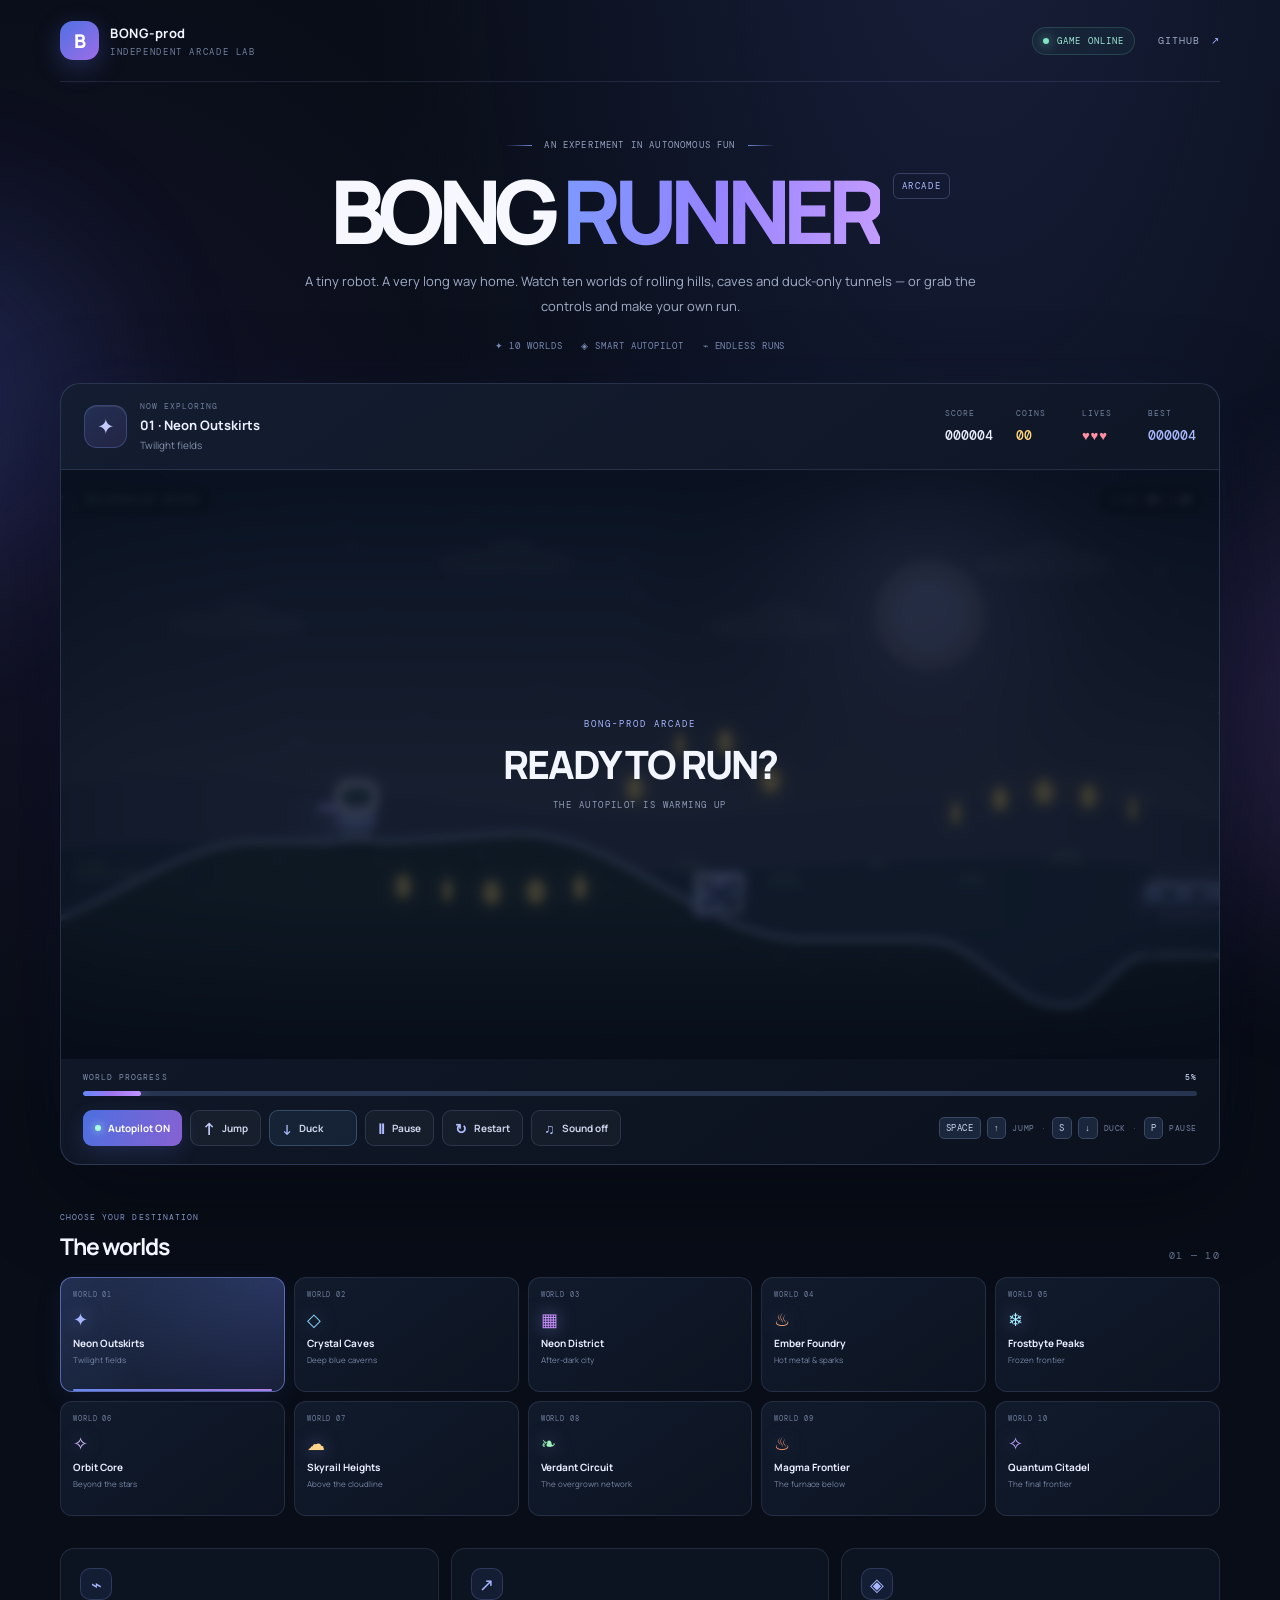
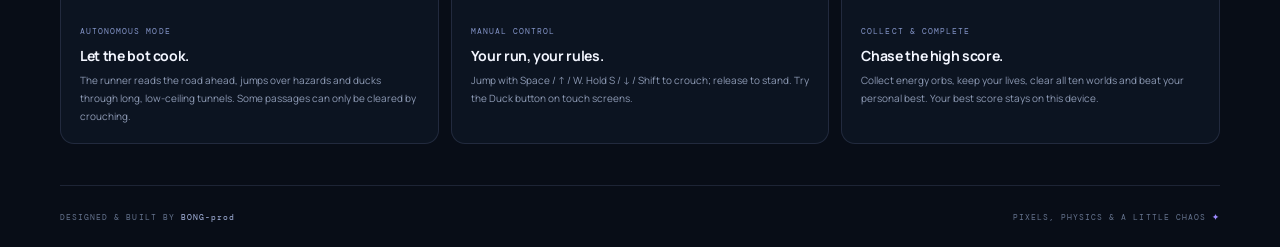
==== commit 3bd7bc11: "Refresh the autopilot game script" ====
--- a/game/index.html
+++ b/game/index.html
@@ -11,7 +11,7 @@
   <link rel="preconnect" href="https://fonts.gstatic.com" crossorigin />
   <link href="https://fonts.googleapis.com/css2?family=DM+Mono:wght@400;500&family=Manrope:wght@400;500;600;700;800&display=swap" rel="stylesheet" />
   <link rel="stylesheet" href="style.css?v=20261126d" />
-  <script src="game.js?v=20261126e" defer></script>
+  <script src="game.js?v=20261126f" defer></script>
 </head>
 <body>
   <div class="ambient ambient-one"></div>
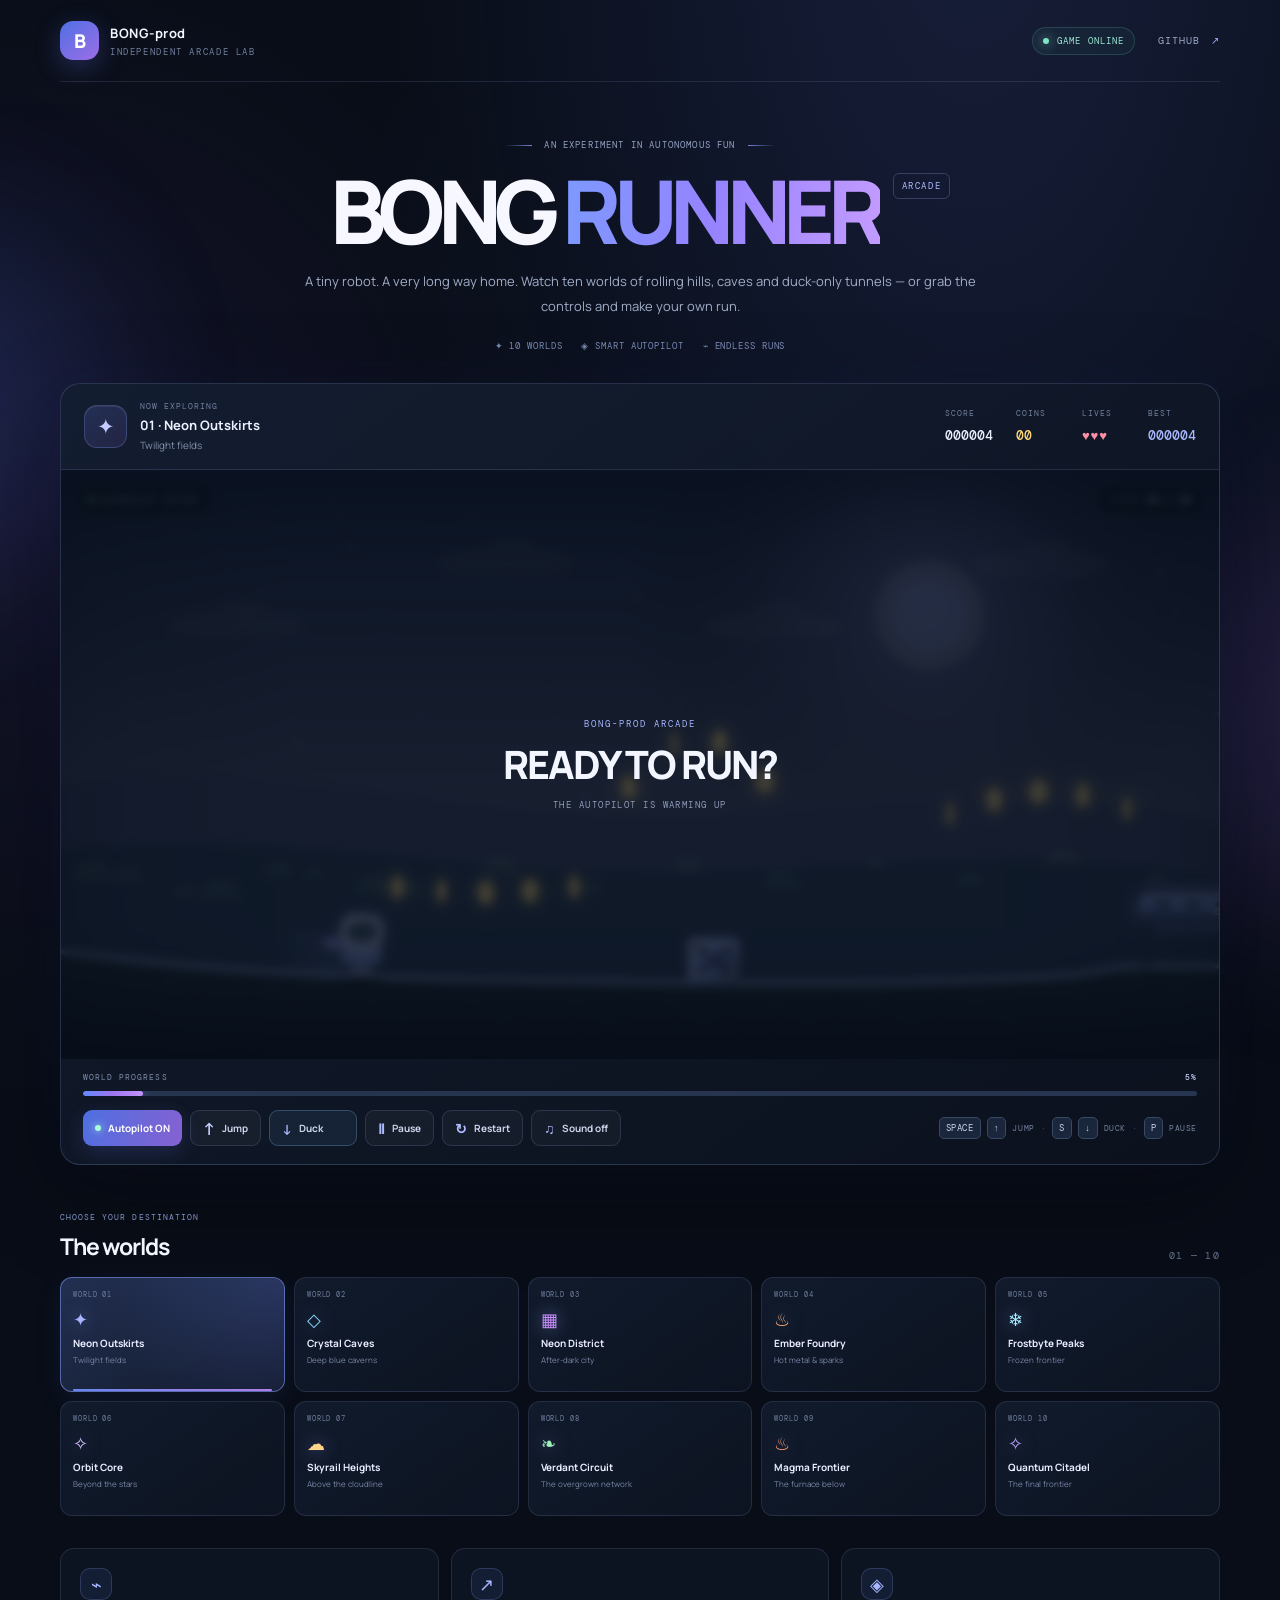
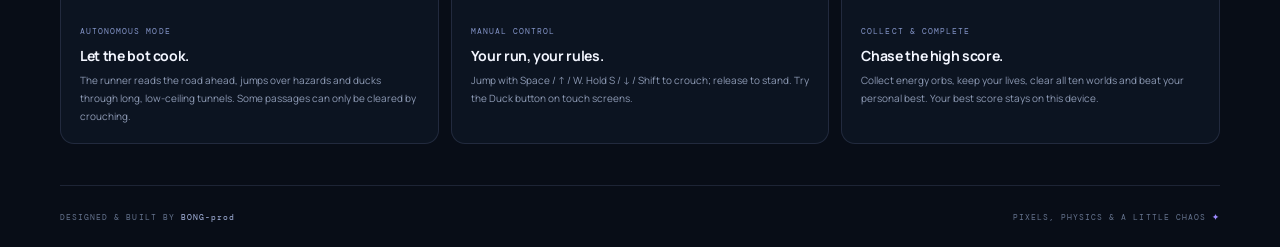
==== commit b0b69666: "chore: refresh game script cache version" ====
--- a/game/index.html
+++ b/game/index.html
@@ -11,7 +11,7 @@
   <link rel="preconnect" href="https://fonts.gstatic.com" crossorigin />
   <link href="https://fonts.googleapis.com/css2?family=DM+Mono:wght@400;500&family=Manrope:wght@400;500;600;700;800&display=swap" rel="stylesheet" />
   <link rel="stylesheet" href="style.css?v=20261126d" />
-  <script src="game.js?v=20261126f" defer></script>
+  <script src="game.js?v=20261127a" defer></script>
 </head>
 <body>
   <div class="ambient ambient-one"></div>
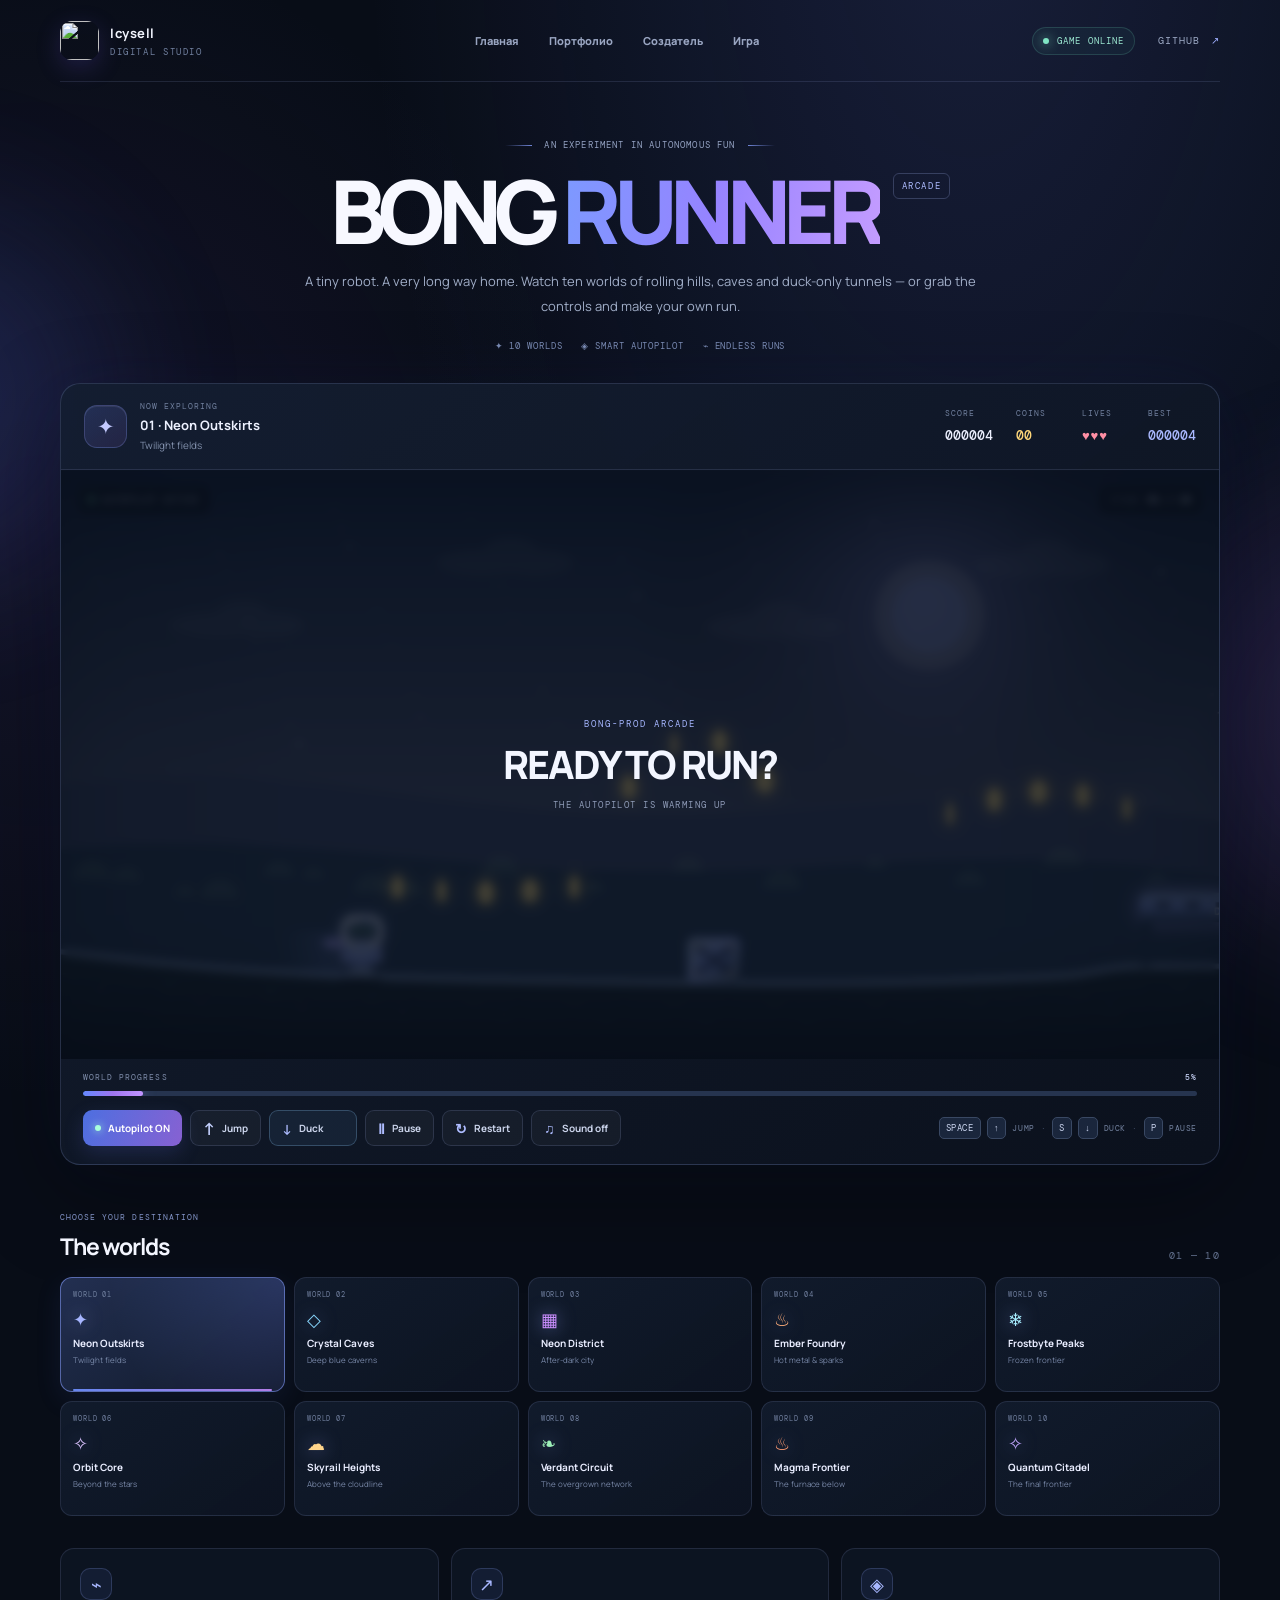
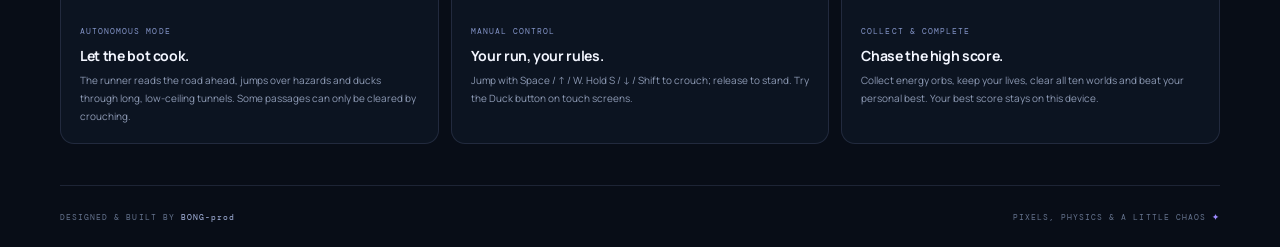
==== commit 3a61569b: "feat: combine Icysell website and BONG Runner" ====
--- a/game/index.html
+++ b/game/index.html
@@ -4,13 +4,14 @@
   <meta charset="utf-8" />
   <meta name="viewport" content="width=device-width, initial-scale=1, viewport-fit=cover" />
   <meta name="theme-color" content="#080d18" />
-  <meta name="description" content="BONG RUNNER — an auto-playing platform adventure by BONG-prod." />
-  <title>BONG RUNNER — BONG-prod Arcade</title>
+  <meta name="description" content="BONG RUNNER — браузерная игра от Icysell. Десять миров, автопилот и ручное управление." />
+  <title>BONG RUNNER — Icysell Arcade</title>
   <link rel="icon" href="favicon.svg" type="image/svg+xml" />
   <link rel="preconnect" href="https://fonts.googleapis.com" />
   <link rel="preconnect" href="https://fonts.gstatic.com" crossorigin />
   <link href="https://fonts.googleapis.com/css2?family=DM+Mono:wght@400;500&family=Manrope:wght@400;500;600;700;800&display=swap" rel="stylesheet" />
-  <link rel="stylesheet" href="style.css?v=20261126d" />
+  <link rel="stylesheet" href="style.css?v=20261127b" />
+  <link rel="stylesheet" href="site-nav.css?v=20261127a" />
   <script src="game.js?v=20261127a" defer></script>
 </head>
 <body>
@@ -18,13 +19,19 @@
   <div class="ambient ambient-two"></div>
   <div class="shell">
     <header class="topbar">
-      <a class="brand" href="https://github.com/BONG-prod" target="_blank" rel="noreferrer" aria-label="BONG-prod GitHub">
-        <span class="brand-mark">B</span>
-        <span class="brand-copy"><strong>BONG-prod</strong><small>INDEPENDENT ARCADE LAB</small></span>
+      <a class="brand" href="../#home" aria-label="Icysell — главная">
+        <img class="brand-logo" src="../assets/brand/logo.webp" alt="" width="39" height="39" />
+        <span class="brand-copy"><strong>Icysell</strong><small>DIGITAL STUDIO</small></span>
       </a>
+      <nav class="site-tabs" aria-label="Навигация сайта">
+        <a href="../#home">Главная</a>
+        <a href="../#portfolio">Портфолио</a>
+        <a href="../#creator">Создатель</a>
+        <a href="./" class="active" aria-current="page">Игра</a>
+      </nav>
       <div class="topbar-right">
         <span class="online-pill"><i></i> GAME ONLINE</span>
-        <a class="back-link" href="https://github.com/BONG-prod">GITHUB <span>↗</span></a>
+        <a class="back-link" href="https://github.com/BONG-prod" target="_blank" rel="noreferrer">GITHUB <span>↗</span></a>
       </div>
     </header>
 
@@ -93,22 +100,12 @@
       </section>
 
       <section class="details-grid">
-        <article class="detail-card">
-          <div class="detail-icon">⌁</div><span class="section-kicker">AUTONOMOUS MODE</span><h3>Let the bot cook.</h3>
-          <p>The runner reads the road ahead, jumps over hazards and ducks through long, low-ceiling tunnels. Some passages can only be cleared by crouching.</p>
-        </article>
-        <article class="detail-card">
-          <div class="detail-icon">↗</div><span class="section-kicker">MANUAL CONTROL</span><h3>Your run, your rules.</h3>
-          <p>Jump with Space / ↑ / W. Hold S / ↓ / Shift to crouch; release to stand. Try the Duck button on touch screens.</p>
-        </article>
-        <article class="detail-card">
-          <div class="detail-icon">◈</div><span class="section-kicker">COLLECT & COMPLETE</span><h3>Chase the high score.</h3>
-          <p>Collect energy orbs, keep your lives, clear all ten worlds and beat your personal best. Your best score stays on this device.</p>
-        </article>
+        <article class="detail-card"><div class="detail-icon">⌁</div><span class="section-kicker">AUTONOMOUS MODE</span><h3>Let the bot cook.</h3><p>The runner reads the road ahead, jumps over hazards and ducks through long, low-ceiling tunnels. Some passages can only be cleared by crouching.</p></article>
+        <article class="detail-card"><div class="detail-icon">↗</div><span class="section-kicker">MANUAL CONTROL</span><h3>Your run, your rules.</h3><p>Jump with Space / ↑ / W. Hold S / ↓ / Shift to crouch; release to stand. Try the Duck button on touch screens.</p></article>
+        <article class="detail-card"><div class="detail-icon">◈</div><span class="section-kicker">COLLECT & COMPLETE</span><h3>Chase the high score.</h3><p>Collect energy orbs, keep your lives, clear all ten worlds and beat your personal best. Your best score stays on this device.</p></article>
       </section>
     </main>
-
-    <footer><span>DESIGNED & BUILT BY <a href="https://github.com/BONG-prod">BONG-prod</a></span><span>PIXELS, PHYSICS & A LITTLE CHAOS <b>✦</b></span></footer>
+    <footer><span>DESIGNED & BUILT BY <a href="../#creator">BONG-prod</a></span><span>PIXELS, PHYSICS & A LITTLE CHAOS <b>✦</b></span></footer>
   </div>
 </body>
-</html>
+</html>
--- a/game/site-nav.css
+++ b/game/site-nav.css
@@ -0,0 +1,9 @@
+/* Shared Icysell navigation on the BONG Runner page */
+.brand-logo{display:block;width:39px;height:39px;flex:0 0 39px;border-radius:12px;object-fit:cover;box-shadow:0 7px 25px rgba(104,82,218,.22)}
+.site-tabs{display:flex;align-items:center;justify-content:center;gap:4px;flex:1;min-width:0}
+.site-tabs a{padding:9px 12px;border:1px solid transparent;border-radius:10px;color:#99a5c1;font-size:11px;font-weight:800;white-space:nowrap;transition:background .18s ease,color .18s ease,border-color .18s ease}
+.site-tabs a:hover{background:rgba(255,255,255,.055);color:#fff}
+.site-tabs a:active{border-color:rgba(160,143,255,.22);background:rgba(133,111,255,.12);color:#e8e2ff}
+@media(max-width:850px){.site-tabs{gap:0}.site-tabs a{padding:8px 8px;font-size:10px}.topbar-right{gap:12px}}
+@media(max-width:650px){.topbar{height:auto;min-height:70px;padding:11px 0;display:grid;grid-template-columns:1fr auto;column-gap:10px;row-gap:9px}.site-tabs{grid-column:1/-1;grid-row:2;justify-content:space-between;width:100%;padding-top:2px;border-top:1px solid var(--line)}.site-tabs a{flex:1;text-align:center;padding:8px 4px;font-size:9px}.brand-logo{width:34px;height:34px;flex-basis:34px}.brand-copy strong{font-size:12px}.brand-copy small{font-size:8px}.topbar-right{grid-column:2;grid-row:1}.online-pill{padding:6px 8px;font-size:8px}.back-link{font-size:8px}}
+@media(max-width:380px){.online-pill{display:none}.topbar-right{gap:0}}
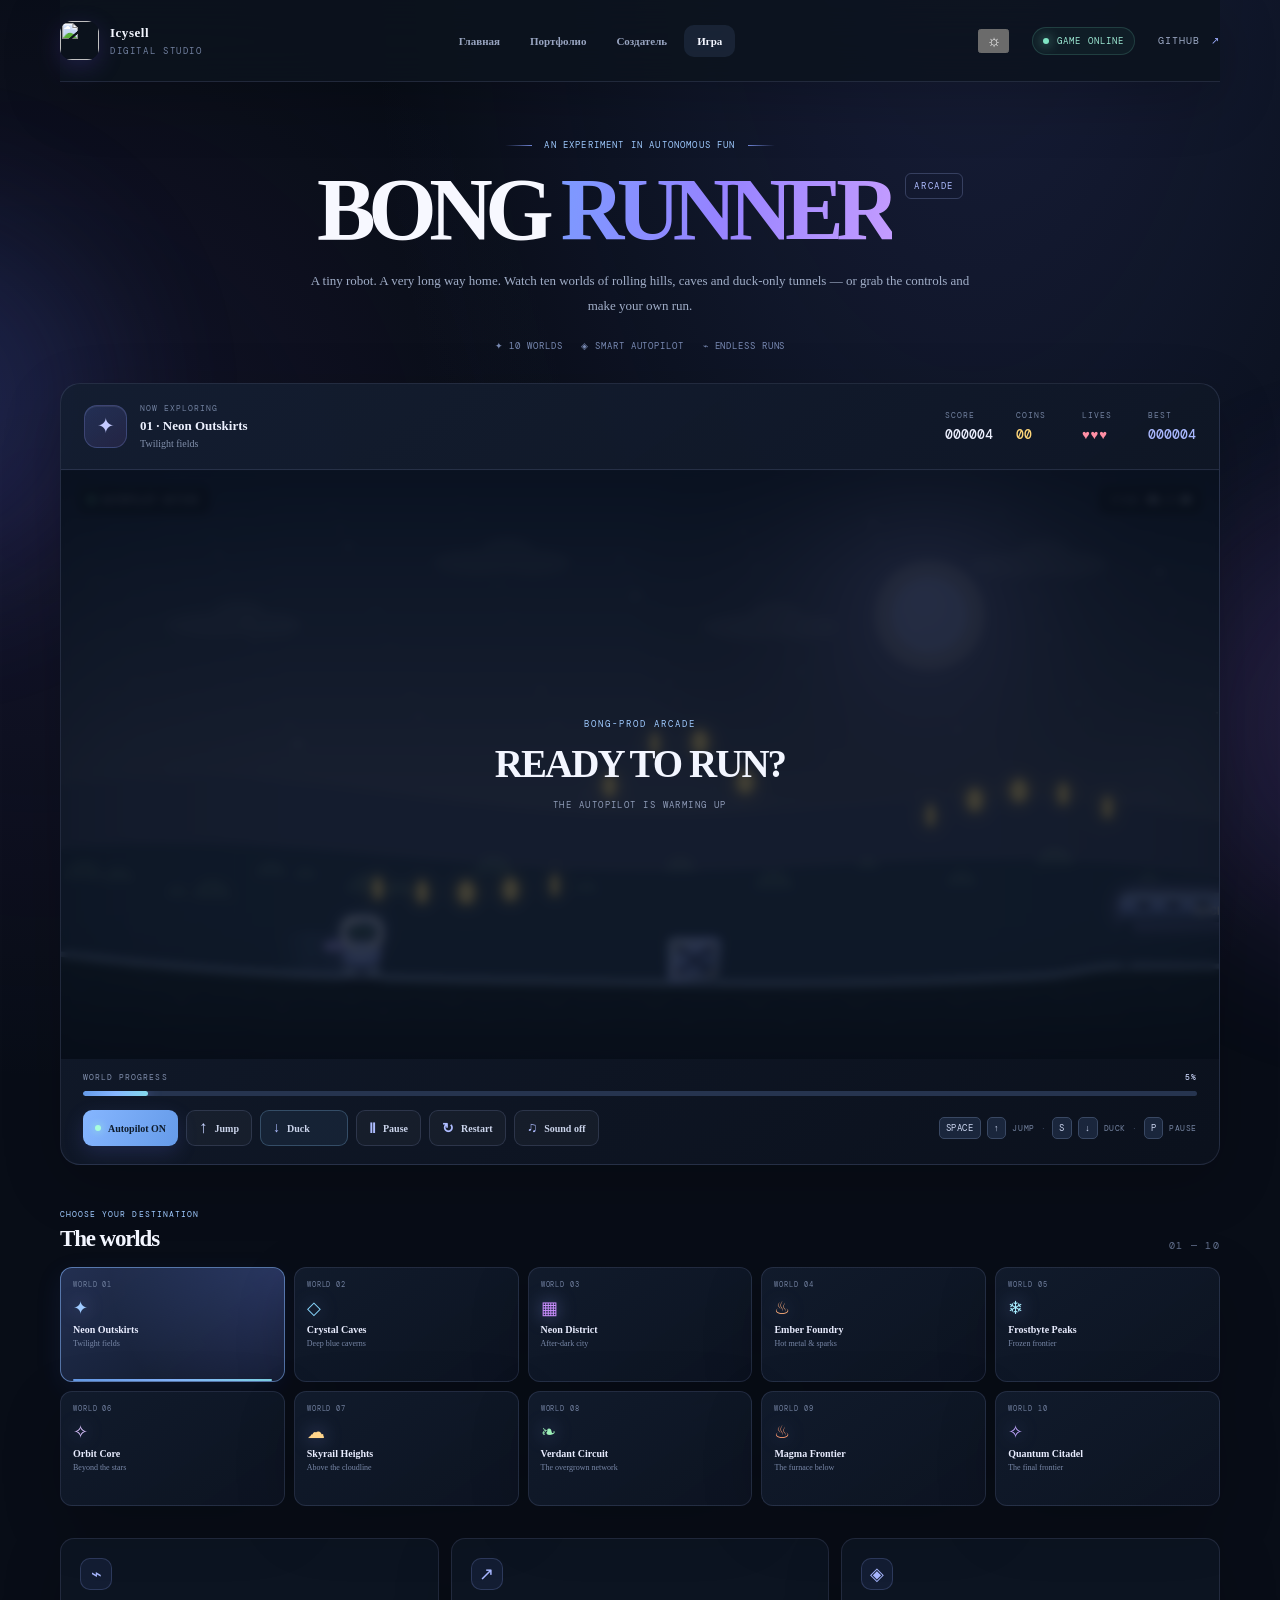
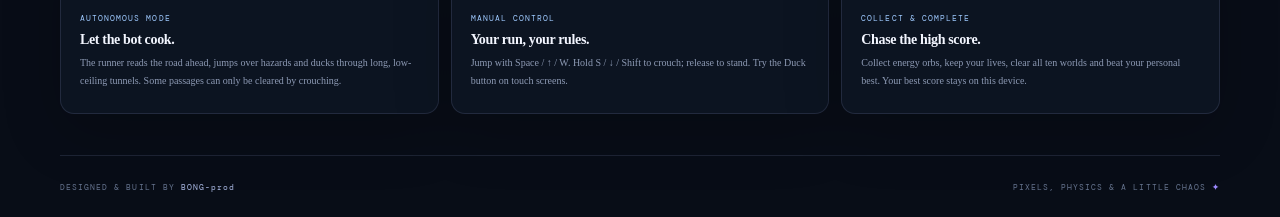
==== commit 856d8615: "Unify game navigation and theme with website" ====
--- a/game/index.html
+++ b/game/index.html
@@ -1,5 +1,5 @@
 <!doctype html>
-<html lang="ru">
+<html lang="ru" data-theme="dark">
 <head>
   <meta charset="utf-8" />
   <meta name="viewport" content="width=device-width, initial-scale=1, viewport-fit=cover" />
@@ -9,10 +9,13 @@
   <link rel="icon" href="favicon.svg" type="image/svg+xml" />
   <link rel="preconnect" href="https://fonts.googleapis.com" />
   <link rel="preconnect" href="https://fonts.gstatic.com" crossorigin />
-  <link href="https://fonts.googleapis.com/css2?family=DM+Mono:wght@400;500&family=Manrope:wght@400;500;600;700;800&display=swap" rel="stylesheet" />
-  <link rel="stylesheet" href="style.css?v=20261127b" />
-  <link rel="stylesheet" href="site-nav.css?v=20261127a" />
-  <script src="game.js?v=20261127a" defer></script>
+  <link href="https://fonts.googleapis.com/css2?family=DM+Mono:wght@400;500&family=Golos+Text:wght@400;500;600;700;800&family=Unbounded:wght@500;600;700&display=swap" rel="stylesheet" />
+  <link rel="stylesheet" href="style.css?v=20261127i" />
+  <link rel="stylesheet" href="site-nav.css?v=20261127i" />
+  <script src="theme.js?v=20261127i" defer></script>
+  <script src="game.js?v=20261127i" defer></script>
+  <link rel="stylesheet" href="../design-system.css?v=20261127i" />
+  <link rel="stylesheet" href="brand.css?v=20261127i" />
 </head>
 <body>
   <div class="ambient ambient-one"></div>
@@ -30,6 +33,7 @@
         <a href="./" class="active" aria-current="page">Игра</a>
       </nav>
       <div class="topbar-right">
+        <button class="theme-toggle" id="themeToggle" type="button" aria-label="Включить светлую тему" aria-pressed="false"><span aria-hidden="true">☼</span></button>
         <span class="online-pill"><i></i> GAME ONLINE</span>
         <a class="back-link" href="https://github.com/BONG-prod" target="_blank" rel="noreferrer">GITHUB <span>↗</span></a>
       </div>
--- a/game/brand.css
+++ b/game/brand.css
@@ -0,0 +1,16 @@
+/* BONG Runner — same Icysell design language */
+:root { --blue:var(--accent); --violet:var(--accent); --mint:#86dbb6; }
+html,body { font-family:var(--sans); }
+h1,h2,h3,.section-heading { font-family:var(--heading); }
+.topbar,.game-panel,.world-card,.detail-card { border-color:var(--line)!important;box-shadow:0 18px 60px rgba(0,0,0,.2); }
+.topbar { background:rgba(12,19,30,.86)!important;backdrop-filter:blur(20px); }
+.site-tabs a.active,.site-tabs a:hover { color:var(--text);background:rgba(134,182,255,.1); }
+.world-card.active { border-color:rgba(134,182,255,.58)!important; }
+.world-card-line,.progress-track i { background:linear-gradient(90deg,#659be9,#86b6ff,#83d9ec)!important; }
+.control-button.primary { background:linear-gradient(110deg,#86b6ff,#659be9)!important;color:#0d1b2b!important; }
+.eyebrow,.section-kicker,.world-symbol,.message-kicker { color:#9fcaff; }
+html[data-theme="light"] body { background:#f2f6fb!important;color:#17283d; }
+html[data-theme="light"] .topbar { background:rgba(250,252,255,.9)!important; }
+html[data-theme="light"] .game-panel,html[data-theme="light"] .world-card,html[data-theme="light"] .detail-card { background:linear-gradient(145deg,#fff,#f1f6fc)!important;color:#17283d!important;box-shadow:0 20px 60px rgba(49,82,121,.12); }
+html[data-theme="light"] .world-info strong,html[data-theme="light"] .stat strong,html[data-theme="light"] .detail-card h3 { color:#17283d!important; }
+html[data-theme="light"] .control-button { color:#47627f; }
